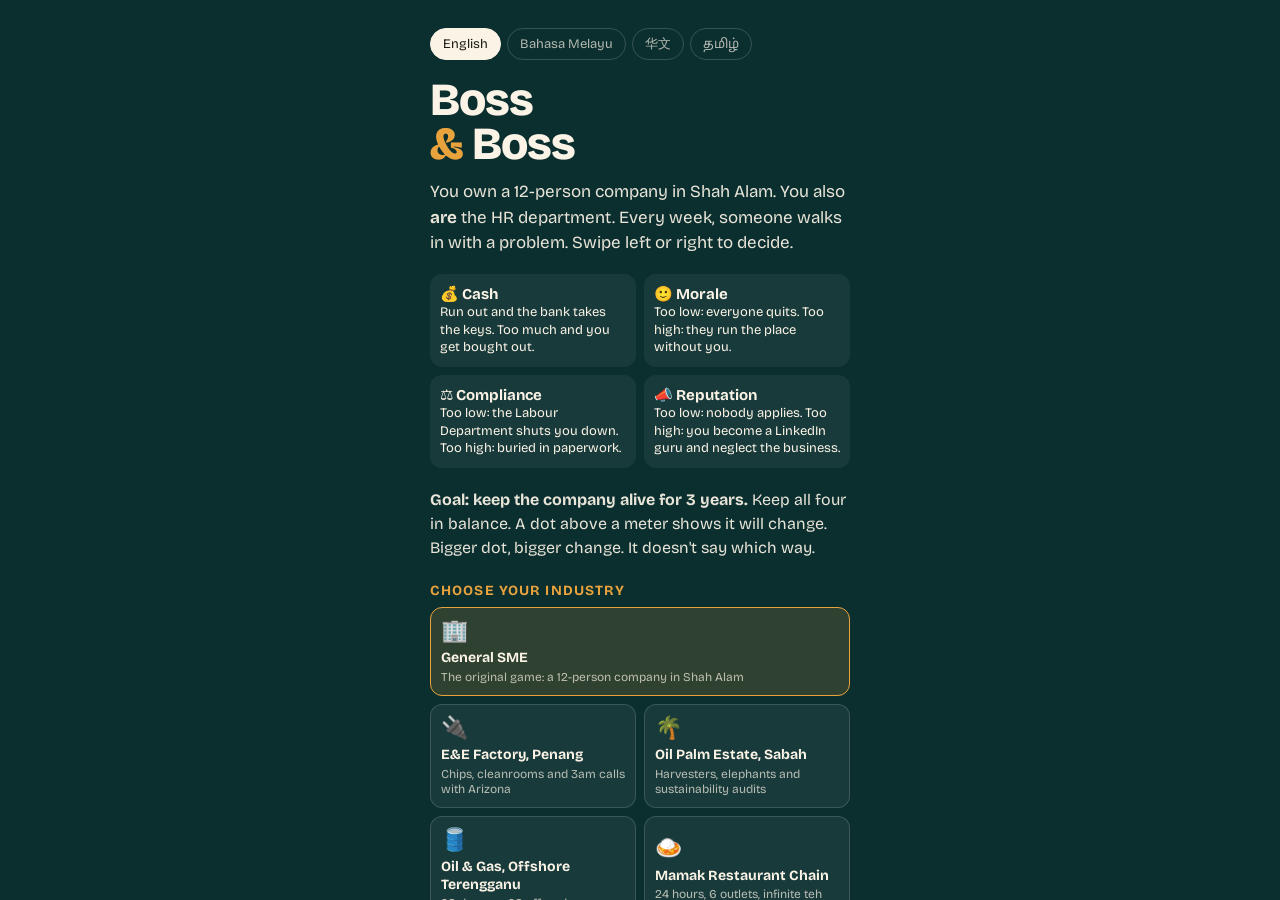
==== index.html @ 2f55677a "Boss & Boss v7: base game, 10 industry packs, EN/BM/ZH/TA Co-Authored-By: Claude Opus 5.5 <noreply@a" ====
<!DOCTYPE html>
<html lang="en">
<head>
<meta charset="utf-8">
<meta name="viewport" content="width=device-width, initial-scale=1">
<title>Boss &amp; Boss</title>
<link rel="preconnect" href="https://fonts.googleapis.com">
<link href="https://fonts.googleapis.com/css2?family=Bricolage+Grotesque:opsz,wght@12..96,400;12..96,600;12..96,800&family=Noto+Sans+Tamil:wght@400;600;800&display=swap" rel="stylesheet">
<style>
:root{
  --bg:#0f3d3e; --bg2:#0b2e2f; --ink:#1d1a16; --paper:#fbf4e6; --paper2:#f1e6cf;
  --accent:#e8a33d; --red:#d6533c; --green:#4f9d69; --muted:#8a8172;
  --font:'Bricolage Grotesque','Noto Sans Tamil','PingFang SC','Microsoft YaHei','Noto Sans SC',system-ui,sans-serif;
}
*{box-sizing:border-box;margin:0;padding:0}
html,body{height:100%}
body{font-family:var(--font);background:var(--bg);color:var(--paper);overflow:hidden;
  background-image:radial-gradient(circle at 1px 1px,rgba(255,255,255,.06) 1px,transparent 0);
  background-size:22px 22px;-webkit-user-select:none;user-select:none;touch-action:manipulation}
#app{max-width:440px;height:100%;margin:0 auto;display:flex;flex-direction:column;padding:14px 16px 18px}
/* meters */
.meters{display:grid;grid-template-columns:repeat(4,1fr);gap:10px;padding:6px 0 10px}
.meter{display:flex;flex-direction:column;align-items:center;gap:5px;position:relative}
.dot{height:10px;display:flex;align-items:center;justify-content:center}
.dot i{display:block;border-radius:50%;background:var(--paper);transition:all .15s;width:0;height:0}
.dot i.s{width:6px;height:6px}.dot i.m{width:9px;height:9px}.dot i.l{width:12px;height:12px}
.gauge{width:42px;height:54px;border-radius:12px;background:rgba(255,255,255,.08);position:relative;overflow:hidden;border:1.5px solid rgba(255,255,255,.18)}
.fill{position:absolute;left:0;right:0;bottom:0;background:var(--accent);transition:height .45s cubic-bezier(.2,.8,.2,1),background .3s}
.fill.warn{background:var(--red)}
.gauge span{position:absolute;inset:0;display:flex;align-items:center;justify-content:center;font-size:22px;z-index:1}
.gauge.flash-up{animation:fu .6s}.gauge.flash-down{animation:fd .6s}
@keyframes fu{30%{box-shadow:0 0 0 3px var(--green)}}
@keyframes fd{30%{box-shadow:0 0 0 3px var(--red)}}
.mlabel{font-size:11px;letter-spacing:.06em;text-transform:uppercase;opacity:.75}
/* stage */
.stage{flex:1;position:relative;display:flex;align-items:center;justify-content:center;min-height:0}
.card{position:absolute;width:100%;max-width:360px;aspect-ratio:3/4;max-height:100%;background:var(--paper);color:var(--ink);
  border-radius:22px;box-shadow:0 18px 40px rgba(0,0,0,.35);display:flex;flex-direction:column;overflow:hidden;
  cursor:grab;will-change:transform;transition:transform .35s cubic-bezier(.2,.8,.2,1),opacity .35s}
.card.dragging{transition:none;cursor:grabbing}
.card.back{transform:scale(.94) translateY(14px);background:var(--paper2);box-shadow:0 8px 20px rgba(0,0,0,.25);cursor:default}
.ctext{padding:22px 22px 12px;font-size:18px;line-height:1.38;font-weight:600;min-height:7.2em}
.portrait{flex:1;display:flex;flex-direction:column;align-items:center;justify-content:center;gap:10px;position:relative;min-height:0;padding:0 22px}
.bio{font-size:13px;font-style:italic;color:var(--muted);text-align:center;line-height:1.35;max-width:260px}
.avatar{width:min(130px,34vw);aspect-ratio:1;border-radius:50%;display:flex;align-items:center;justify-content:center;font-size:min(76px,19vw);
  box-shadow:inset 0 -8px 0 rgba(0,0,0,.08)}
.who{padding:10px 22px 18px;display:flex;justify-content:space-between;align-items:baseline;gap:8px}
.who b{font-size:19px;font-weight:800}.who small{color:var(--muted);font-size:13px;text-align:right}
.choice{position:absolute;top:14px;max-width:62%;padding:9px 12px;border-radius:12px;background:var(--ink);color:var(--paper);
  font-size:15px;font-weight:600;line-height:1.25;opacity:0;transition:opacity .12s;pointer-events:none}
.choice.l{left:14px}.choice.r{right:14px;text-align:right}
/* footer */
.foot{display:flex;flex-direction:column;align-items:center;gap:10px;padding-top:12px}
.time{font-size:15px;opacity:.9}.time b{font-weight:800;color:var(--accent)}
.btns{display:grid;grid-template-columns:1fr 1fr;gap:10px;width:100%;max-width:360px}
.btn{font:inherit;font-size:14px;font-weight:600;padding:11px 10px;border-radius:12px;border:1.5px solid rgba(255,255,255,.25);
  background:rgba(255,255,255,.06);color:var(--paper);cursor:pointer;line-height:1.2;min-height:46px}
.btn:hover,.btn:focus-visible{background:rgba(255,255,255,.14);outline:none}
.btn.primary{background:var(--accent);color:var(--ink);border-color:var(--accent);font-weight:800}
.hint{font-size:12px;opacity:.55}
.top{display:flex;justify-content:space-between;align-items:center;font-size:13px;opacity:.85}
.top .ttl{font-weight:800;letter-spacing:.02em}.top .ttl em{font-style:normal;color:var(--accent)}
.icon{font:inherit;background:none;border:0;color:var(--paper);font-size:18px;cursor:pointer;padding:4px 6px;border-radius:8px;opacity:.85}
.icon:hover{background:rgba(255,255,255,.1)}
.card.hint-wiggle{animation:wig 1.6s ease-in-out .6s 2}
@keyframes wig{0%,100%{transform:none}25%{transform:translateX(-26px) rotate(-3deg)}75%{transform:translateX(26px) rotate(3deg)}}
.menu{position:fixed;inset:0;background:rgba(5,25,26,.82);display:none;align-items:center;justify-content:center;z-index:15}
.menu.on{display:flex}.menu .stack{width:min(320px,86vw)}
.trow{display:grid;grid-template-columns:1fr auto;gap:6px;padding:8px 0;border-bottom:1px solid rgba(255,255,255,.1);font-size:14px}
.trow small{opacity:.65;display:block}
.split{background:rgba(255,255,255,.06);border-radius:10px;padding:10px 12px;margin-bottom:8px;font-size:14px;line-height:1.4}
.split .sb{display:flex;height:22px;border-radius:6px;overflow:hidden;margin:8px 0 4px;font-size:12px;font-weight:700}
.split .sb i{display:flex;align-items:center;padding:0 6px;font-style:normal;white-space:nowrap;overflow:hidden}
.split .sl{background:#c9785e;color:#fff}.split .sr{background:var(--accent);color:var(--ink)}
.split .lbls{display:flex;justify-content:space-between;gap:10px;font-size:12px;opacity:.8}
.sync{font-size:13px;opacity:.75;margin-top:8px}
.lang{display:flex;gap:6px;margin-bottom:18px}
.lang button{font:inherit;font-size:13px;padding:6px 12px;border-radius:20px;border:1.5px solid rgba(255,255,255,.25);background:none;color:var(--paper);cursor:pointer;opacity:.7}
.lang button.on{background:var(--paper);color:var(--ink);opacity:1;border-color:var(--paper)}
.packs{display:grid;grid-template-columns:1fr 1fr;gap:8px;margin-top:4px}
.pk{font:inherit;text-align:left;background:rgba(255,255,255,.06);border:1.5px solid rgba(255,255,255,.15);color:var(--paper);border-radius:12px;padding:10px;cursor:pointer;line-height:1.25}
.pk b{display:block;font-size:14px}.pk small{display:block;font-size:12px;opacity:.7;margin-top:3px}.pk .ic{font-size:22px;display:block;margin-bottom:4px}
.pk.on{border-color:var(--accent);background:rgba(232,163,61,.16)}
.pk.base{grid-column:1/-1}
.cast{margin-top:22px}.cast summary{cursor:pointer;font-size:14px;letter-spacing:.08em;text-transform:uppercase;color:var(--accent);font-weight:700}
.cm{display:grid;grid-template-columns:40px 1fr;gap:10px;align-items:center;padding:8px 0;border-bottom:1px solid rgba(255,255,255,.08);font-size:14px;line-height:1.3}
.cm .av{width:40px;height:40px;border-radius:50%;display:flex;align-items:center;justify-content:center;font-size:22px}
.cm small{display:block;opacity:.7}.cm i{display:block;opacity:.85;font-size:13px}
.found{font-size:13px;opacity:.7;margin-left:6px}
/* overlays */
.overlay{position:fixed;inset:0;background:var(--bg2);display:none;overflow:auto;z-index:10}
.overlay.on{display:block}
.panel{max-width:460px;margin:0 auto;padding:28px 20px 40px}
h1{font-size:46px;font-weight:800;line-height:.95;letter-spacing:-.02em}
h1 em{font-style:normal;color:var(--accent)}
h2{font-size:28px;font-weight:800;line-height:1.05;margin-bottom:10px}
h3{font-size:14px;letter-spacing:.08em;text-transform:uppercase;color:var(--accent);margin:22px 0 8px}
p{line-height:1.5;opacity:.92}
.lead{font-size:17px;margin:14px 0 18px}
.legend{display:grid;grid-template-columns:1fr 1fr;gap:8px;margin:14px 0 20px}
.legend div{background:rgba(255,255,255,.06);border-radius:12px;padding:10px;font-size:13px;line-height:1.35}
.legend b{display:block;font-size:15px}
.stack{display:flex;flex-direction:column;gap:10px;margin-top:20px}
.stat{display:flex;justify-content:space-between;padding:8px 0;border-bottom:1px solid rgba(255,255,255,.1);font-size:15px}
.bar{height:10px;border-radius:6px;background:rgba(255,255,255,.12);overflow:hidden;margin:6px 0 2px}
.bar i{display:block;height:100%;background:var(--accent)}
.barlbl{display:flex;justify-content:space-between;font-size:12px;opacity:.75}
.lesson{background:rgba(255,255,255,.06);border-left:3px solid var(--red);border-radius:8px;padding:10px 12px;margin-bottom:8px;font-size:14px;line-height:1.45}
.lesson b{display:block;margin-bottom:3px}
.ending-art{font-size:64px;margin:6px 0 10px}
.endings{display:flex;flex-wrap:wrap;gap:6px;margin-top:6px}
.endings span{width:34px;height:34px;border-radius:9px;background:rgba(255,255,255,.08);display:flex;align-items:center;justify-content:center;font-size:18px}
.endings span.no{filter:grayscale(1);opacity:.25}
.small{font-size:12px;opacity:.6;margin-top:16px;line-height:1.45}
.toast{position:fixed;left:50%;bottom:24px;transform:translateX(-50%);background:var(--accent);color:var(--ink);padding:10px 16px;border-radius:10px;font-weight:700;opacity:0;transition:opacity .2s;z-index:20;pointer-events:none}
.toast.on{opacity:1}
#code{width:100%;margin-top:8px;font:inherit;font-size:16px;padding:11px 12px;border-radius:12px;border:1.5px solid rgba(255,255,255,.25);background:rgba(255,255,255,.06);color:var(--paper);text-transform:uppercase;letter-spacing:.08em}
#code::placeholder{text-transform:none;letter-spacing:0;opacity:.5}
textarea{width:100%;height:160px;margin-top:8px;border-radius:10px;padding:10px;font:12px/1.4 ui-monospace,monospace;background:#062223;color:var(--paper);border:1px solid rgba(255,255,255,.2)}
@media (max-height:640px){.ctext{font-size:16px;padding:16px 18px 8px}.gauge{height:44px}.who{padding-bottom:12px}}
</style>
<script>
window.LANGS={};window.PACKS=[];
function registerLang(code,name,data){data.name=name;LANGS[code]=data}
function registerPack(p){PACKS.push(p)}
</script>
<script src="lang/ms.js"></script>
<script src="lang/zh.js"></script>
<script src="lang/ta.js"></script>
<!-- EXPANSION PACKS: add a file to packs/ and a line here -->
<script src="packs/electronics.js"></script>
<script src="packs/palmoil.js"></script>
<script src="packs/oilgas.js"></script>
<script src="packs/mamak.js"></script>
<script src="packs/resort.js"></script>
<script src="packs/construction.js"></script>
<script src="packs/logistics.js"></script>
<script src="packs/bank.js"></script>
<script src="packs/hospital.js"></script>
<script src="packs/tech.js"></script>
</head>
<body>
<div id="app">
  <div class="top"><span class="ttl">Boss <em>&amp;</em> Boss</span><span><button class="icon" id="snd" aria-label="Sound">🔊</button><button class="icon" id="menuBtn" aria-label="Menu">☰</button></span></div>
  <div class="meters" id="meters"></div>
  <div class="stage" id="stage"></div>
  <div class="foot">
    <div class="time" id="time"></div>
    <div class="btns"><button class="btn" id="bL"></button><button class="btn" id="bR"></button></div>
    <div class="hint">Swipe the card, tap a button, or use ← →</div>
  </div>
</div>

<div class="overlay on" id="intro"><div class="panel">
  <div class="lang"><button data-l="en">English</button><button data-l="ms">Bahasa Melayu</button></div>
  <h1>Boss<br><em>&amp;</em> Boss</h1>
  <p class="lead" data-i="lead">You own a 12-person company in Shah Alam. You also <b>are</b> the HR department. Every week, someone walks in with a problem. Swipe left or right to decide.</p>
  <div class="legend">
    <div data-i="cash"><b>💰 Cash</b>Run out and the bank takes the keys. Too much and you get bought out.</div>
    <div data-i="morale"><b>🙂 Morale</b>Too low: everyone quits. Too high: they run the place without you.</div>
    <div data-i="comp"><b>⚖️ Compliance</b>Too low: the Labour Department shuts you down. Too high: buried in paperwork.</div>
    <div data-i="rep"><b>📣 Reputation</b>Too low: nobody applies. Too high: you become a LinkedIn guru and neglect the business.</div>
  </div>
  <p data-i="goal"><b>Goal: keep the company alive for 3 years.</b> Keep all four in balance. A dot above a meter shows it will change. Bigger dot, bigger change. It doesn't say which way.</p>
  <h3 data-i="pickInd">Choose your industry</h3>
  <div class="packs" id="packs"></div>
  <div class="stack"><button class="btn primary" id="start">Open the office</button></div>
  <h3 data-i="ws">Workshop mode</h3>
  <p style="font-size:14px" data-i="wsText">Running this in a training session? Give everyone the same code so they face the same situations, then compare decisions in the debrief. Share this page with participants as Contributors and their results appear on your live Trainer view.</p>
  <input id="code" maxlength="12" placeholder="Code (optional), e.g. HR2026" autocomplete="off">
  <div class="stack" id="trainerWrap" style="display:none"><button class="btn" id="trainerBtn">📊 Trainer view</button></div>
  <details class="cast"><summary data-i="meet">Meet the cast</summary><div id="cast"></div></details>
  <h3><span id="efLbl">Endings found</span> <span class="found" id="foundN"></span></h3><div class="endings" id="endIntro"></div><p id="bestIntro" style="font-size:14px;margin-top:10px"></p>
  <p class="small" data-i="disc">Employment rules are simplified for gameplay, based on Malaysian law as of 2025. Not legal advice.</p>
</div></div>

<div class="overlay" id="trainer"><div class="panel">
  <h2>Trainer view</h2>
  <p style="font-size:14px">Enter your workshop code to see everyone's results live as they finish a company.</p>
  <input id="tcode" maxlength="12" placeholder="Workshop code" autocomplete="off" style="width:100%;margin-top:10px;font:inherit;font-size:16px;padding:11px 12px;border-radius:12px;border:1.5px solid rgba(255,255,255,.25);background:rgba(255,255,255,.06);color:var(--paper);text-transform:uppercase">
  <div class="stack"><button class="btn primary" id="tGo">Show results</button><button class="btn" id="tBack">Back</button></div>
  <div id="tOut"></div>
</div></div>
<div class="overlay" id="end"><div class="panel" id="endPanel"></div></div>
<div class="toast" id="toast"></div>
<div class="menu" id="menu"><div class="stack"><h2 style="text-align:center" id="mPaused">Paused</h2>
 <div class="lang" style="justify-content:center"><button data-l="en">English</button><button data-l="ms">Bahasa Melayu</button></div>
 <button class="btn primary" id="mResume">Resume</button><button class="btn" id="mHow">How to play</button><button class="btn" id="mRestart">Quit this company</button></div></div>

<script>
// ---------- data ----------
const METERS=[{k:'cash',icon:'💰',name:'Cash'},{k:'morale',icon:'🙂',name:'Morale'},{k:'comp',icon:'⚖️',name:'Compliance'},{k:'rep',icon:'📣',name:'Reputation'}];
const P={ // people: n name, r role, e emoji, c colour, bio = their personality in one line
  aina:{n:'Aina',r:'Admin executive',e:'👩🏻‍💼',c:'#f6c9b8',bio:'Runs the office WhatsApp group. And, honestly, the office.'},
  faizal:{n:'Faizal',r:'Production lead',e:'👷🏽‍♂️',c:'#c8dcc0',bio:'Can fix anything with cable ties and a "bismillah".'},
  mei:{n:'Mei Ling',r:'Accounts',e:'👩🏻‍💻',c:'#d6d0f0',bio:'Has a pivot table for everything, including her feelings.'},
  raj:{n:'Raj',r:'Sales',e:'🧑🏾‍💼',c:'#f3dd9b',bio:'Treats every client like a long-lost cousin. It works.'},
  ros:{n:'Kak Ros',r:'Cleaner, 9 years with you',e:'👵🏽',c:'#f2c6d6',bio:'Knows every secret in the building. Tells only you.'},
  uncle:{n:'Uncle Lim',r:'Your uncle & investor',e:'👴🏻',c:'#e4d3b8',bio:'Invested RM50k in 2009. Mentions it every Chinese New Year.'},
  jtk:{n:'Encik Hafiz',r:'Labour Department officer',e:'🧑🏽‍💼',c:'#bcd3e6',bio:'Polite. Thorough. Absolutely terrifying.'},
  siti:{n:'Siti',r:'Customer service',e:'🧕🏽',c:'#cfe8e0',bio:'Soft voice, steel spine. Has calmed down three Datins.'},
  bank:{n:'Mr. Tan',r:'Bank manager',e:'🏦',c:'#d9e0e6',bio:'Says "no problem" right before every problem.'},
  infl:{n:'@KL_Foodie_Bae',r:'Influencer',e:'🤳',c:'#ffd0e0',bio:'80k followers. 79k of them might be real.'},
  client:{n:'Datin Rosnah',r:'Your biggest client',e:'💎',c:'#e8dcf5',bio:'Pays well. Calls at 11pm. Both are non-negotiable.'},
  press:{n:'Journalist',r:'Local newspaper',e:'📰',c:'#e6e6e6',bio:'Wants a story. Any story. Preferably yours.'},
  agent:{n:'"Abang Agent"',r:'Says he can help',e:'🕶️',c:'#cccccc',bio:'Has a solution for everything. None of them legal.'},
  sales:{n:'Payroll salesman',r:'Very enthusiastic',e:'📦',c:'#f5e2c8',bio:'Says "seamless" eleven times a minute.'},
  ai:{n:'HireBot 3000',r:'AI recruitment tool',e:'🤖',c:'#cde3f7',bio:'Fast, confident, and quietly biased.'},
  nephew:{n:'Kevin',r:'Your cousin, "Manager"',e:'😎',c:'#f7e3a1',bio:'Business card says Manager. Nobody knows of what.'},
  jess:{n:'Jess',r:'Junior designer',e:'👩🏻‍🎨',c:'#f9d5c0',bio:'Gen Z. Replies to emails with a single emoji.'},
  staff:{n:'The team',r:'All 12 of them',e:'👥',c:'#d8e6cf',bio:'One group chat, twelve opinions.'},
  sys:{n:'You',r:'Boss, and HR',e:'🧑🏻‍💼',c:'#f0e2c4',bio:'Two jobs, one salary. Classic SME.'},
};
// e: [cash, morale, comp, rep]; law: tip shown when this option is the risky one
const CARDS=[
 {id:'intro',p:'sys',once:1,t:'Day one. Your HR manager quit last week, so now it\'s you. Ready?',
  L:{l:'Hire a new HR manager later',e:[0,0,0,0]},R:{l:'I can handle it',e:[0,0,0,0]}},
 {id:'ot',p:'faizal',t:'We worked 60 hours this week to finish the order. Are we getting overtime pay?',
  L:{l:'Give them a day off instead',e:[5,-10,-15,0],law:'Overtime is paid at at least 1.5× the hourly rate on normal workdays, and normal hours are capped at 45 a week.'},
  R:{l:'Pay 1.5× overtime',e:[-10,10,10,0]}},
 {id:'epf',p:'mei',t:'Boss, EPF contribution is due by the 15th, but cash is tight this month. Delay a week?',
  L:{l:'Delay it',e:[10,0,-20,-5],law:'Employer EPF contributions must reach KWSP by the 15th of the following month. Late payment brings late charges and possible prosecution.'},
  R:{l:'Pay on time',e:[-10,0,10,0]}},
 {id:'uncle',p:'uncle',once:1,t:'My son Kevin just graduated. Make him a manager lah, he\'s family.',
  L:{l:'He interviews like everyone',e:[-5,5,0,5]},R:{l:'Welcome aboard, Kevin',e:[-10,-10,0,-5],next:['kevin',3]}},
 {id:'kevin',p:'aina',req:1,once:1,t:'Kevin comes in at 11, takes 2-hour lunches, and tells us what to do. Everyone\'s annoyed.',
  L:{l:'Let it slide',e:[0,-15,0,-5]},R:{l:'Give him a formal warning',e:[-5,10,5,0],next:['kevin2',3]}},
 {id:'preg',p:'aina',once:1,t:'I\'m pregnant! 🎉 Can we plan my maternity leave?',
  L:{l:'Hint she should resign',e:[10,-20,-25,-15],law:'Maternity leave is 98 days, and dismissing a pregnant employee is prohibited except for misconduct or business closure.'},
  R:{l:'Congrats! Plan for 98 days',e:[-10,15,10,5],next:['cover',4]}},
 {id:'cover',p:'mei',req:1,once:1,t:'Aina\'s on maternity leave. Who covers her work?',
  L:{l:'Split it among the team',e:[5,-10,0,0],next:['aina_back',12]},R:{l:'Hire a temp',e:[-10,5,0,0],next:['aina_back',12]}},
 {id:'flexi',p:'raj',t:'My commute is 2 hours each way. Can I work from home on Fridays?',
  L:{l:'Office only',e:[0,-10,-5,0],law:'Employees can formally request flexible working arrangements. The employer must reply in writing within 60 days, with reasons if refusing.'},
  R:{l:'Approve flexi Fridays',e:[0,10,5,0]}},
 {id:'infl',p:'infl',t:'Hi boss! I can post about your company to my 80k followers. Only RM3,000 😘',
  L:{l:'No thanks',e:[0,0,0,-5]},R:{l:'Deal',e:[-15,0,0,15]}},
 {id:'jtk',p:'jtk',t:'Routine inspection. Please show me your attendance and payroll records.',
  L:{l:'Can we reschedule?',e:[0,0,-10,-5]},
  R:{l:'Hand everything over',e:s=>s.comp>=50?[0,0,10,5]:[-20,0,10,-5],note:s=>s.comp>=50?'Clean records. He leaves happy.':'Gaps found. You pay a fine.'}},
 {id:'minwage',p:'ros',t:'Boss, my anak says minimum wage is RM1,700 now. I\'m still getting RM1,500.',
  L:{l:'Pretend you didn\'t hear',e:[5,-10,-20,-5],law:'The minimum wage is RM1,700 a month for all employers since 2025.'},
  R:{l:'Fix her pay, with back pay',e:[-10,10,10,5]}},
 {id:'tiktok',p:'siti',t:'An ex-staff posted a TikTok calling our office "toxic". 200k views already.',
  L:{l:'Threaten to sue her',e:[-5,-5,0,-15]},R:{l:'Reply calmly & fix what\'s true',e:[-5,10,0,5],next:['viral2',3]}},
 {id:'rush',p:'client',t:'I need the full order by Monday. Make your team work the weekend, can?',
  L:{l:'Decline the rush job',e:[-15,5,5,-5]},R:{l:'Accept, weekend shift',e:[20,-15,-5,0],next:['datin2',5]}},
 {id:'raya',p:'siti',t:'Everyone is balik kampung for Raya. Can we close one extra day?',
  L:{l:'Open as usual',e:[5,-10,0,0]},R:{l:'Extra day off, selamat hari raya!',e:[-5,15,0,5]}},
 {id:'angpow',p:'mei',t:'CNY is coming. Are we giving ang pow to the team this year?',
  L:{l:'Skip it this year',e:[5,-10,0,0]},R:{l:'Ang pow for everyone',e:[-10,10,0,5]}},
 {id:'deepa',p:'raj',t:'Can we host a Deepavali open house for our clients? Mum will cook.',
  L:{l:'Too expensive',e:[0,-5,0,-5]},R:{l:'Let\'s do it',e:[-10,10,0,10]}},
 {id:'hrdc',p:'mei',t:'Our HRD Corp levy balance is still unused this year. Use it for training?',
  L:{l:'Too busy for training',e:[0,-5,-5,0],law:'Employers pay a monthly HRD Corp levy (1% of wages for 10+ staff). The balance can fund claimable training. Unused, it\'s money left on the table.'},
  R:{l:'Send the team for training',e:[-5,10,5,5],next:['trained',4]}},
 {id:'trained',p:'faizal',req:1,once:1,t:'That Excel training saves me 5 hours a week! Can I teach the others?',
  L:{l:'Just get back to work',e:[5,-5,0,0]},R:{l:'Run a lunch-and-learn',e:[5,10,0,0]}},
 {id:'harass',p:'siti',once:1,t:'Encik Kamal keeps commenting on my looks. I\'ve asked him to stop. He hasn\'t.',
  L:{l:'Tell her not to take it seriously',e:[0,-20,-20,-10],law:'Employers must inquire into a sexual harassment complaint. If refusing, they must tell the complainant why in writing within 30 days.'},
  R:{l:'Start a formal inquiry',e:[-5,10,15,0],next:['harass2',3]}},
 {id:'harass2',p:'mei',req:1,once:1,t:'The inquiry found Kamal guilty. Problem: he\'s our top salesman.',
  L:{l:'Keep him, final warning',e:[10,-15,-5,-5]},R:{l:'Dismiss him',e:[-15,15,5,5]}},
 {id:'hire',p:'mei',t:'Two candidates for the sales role. Pak Ahmad, 52, 25 years\' experience. Jess, 24, asks for less.',
  L:{l:'Hire Jess',e:[5,0,0,0],bias:'age'},R:{l:'Hire Pak Ahmad',e:[-5,5,0,5]}},
 {id:'intern',p:'aina',t:'Our interns are asking for an allowance. Other companies pay RM800.',
  L:{l:'Unpaid is "experience"',e:[5,-5,0,-10]},R:{l:'Pay an allowance',e:[-5,5,0,5]}},
 {id:'loan',p:'bank',once:1,t:'Good news: you qualify for an expansion loan. Open a second branch?',
  L:{l:'Stay small',e:[0,-5,0,0]},R:{l:'Expand!',e:[25,-5,0,5],next:['loan2',6]}},
 {id:'loan2',p:'bank',req:1,once:1,t:'First loan repayment is due. The second branch is still slow.',
  L:{l:'Cut staff bonuses to pay',e:[5,-15,0,0]},R:{l:'Pay from reserves',e:[-20,0,0,0]}},
 {id:'machine',p:'faizal',once:1,t:'The safety guard on the cutting machine is broken. Should we keep running it?',
  L:{l:'Keep running, fix later',e:[5,-5,-15,0],law:'OSHA 1994 requires employers to provide safe machinery and systems of work.',next:['injury',3]},
  R:{l:'Stop and repair it now',e:[-15,5,10,0]}},
 {id:'injury',p:'faizal',req:1,once:1,t:'I hurt my hand on that machine. 😣 The clinic says 2 weeks MC.',
  L:{l:'Settle quietly, no report',e:[-5,-10,-20,-5],law:'Workplace accidents must be reported to DOSH, and SOCSO (PERKESO) covers employment injury. Hiding it is an offence.'},
  R:{l:'Report to DOSH & PERKESO',e:[-5,0,5,-5]}},
 {id:'poach',p:'raj',t:'A competitor offered me 30% more. I don\'t really want to go, but...',
  L:{l:'Let him go',e:[5,-5,0,0]},R:{l:'Counter-offer 15%',e:[-15,5,0,0]}},
 {id:'leave',p:'mei',t:'Half the team still has annual leave left. Let them carry it forward?',
  L:{l:'Use it or lose it',e:[5,-10,0,0]},R:{l:'Allow carry-forward',e:[-5,10,0,0]}},
 {id:'dinner',p:'staff',t:'Year-end dinner! Where are we going this year?',
  L:{l:'Mamak, my treat',e:[0,0,0,0]},R:{l:'Hotel buffet + lucky draw',e:[-15,15,0,5]}},
 {id:'pat',p:'raj',once:1,t:'My wife just gave birth! 👶 Can I take my paternity leave?',
  L:{l:'Take 2 days, we\'re busy',e:[5,-10,-15,0],law:'Eligible married male employees get 7 consecutive days of paid paternity leave.'},
  R:{l:'Take all 7 days, congrats!',e:[-5,10,5,0]}},
 {id:'review',p:'siti',t:'New Google review: ⭐ "Boss is a dictator, avoid." Should we respond?',
  L:{l:'Ignore it',e:[0,0,0,-5]},R:{l:'Hold a staff town hall',e:[-5,10,0,5]}},
 {id:'agent',p:'agent',once:1,t:'Boss, I can get you 5 workers by Monday. Cheap. No permit, no problem.',
  L:{l:'Legal hiring only',e:[-10,0,10,0]},
  R:{l:'Take them',e:[15,0,-25,-5],law:'Employing foreign workers without valid permits is a serious offence under the Immigration Act, with heavy fines per worker.'}},
 {id:'payroll',p:'sales',once:1,t:'Still doing payroll in Excel? Our system automates EPF, SOCSO, EIS and PCB. RM200 a month!',
  L:{l:'Excel is fine',e:[5,0,-5,0]},R:{l:'Subscribe',e:[-5,5,10,0]}},
 {id:'aiscreen',p:'ai',once:1,t:'BEEP. I can screen 500 CVs in 3 seconds. Shall I take over hiring?',
  L:{l:'I\'ll read them myself',e:[-5,0,0,0]},R:{l:'Let the AI decide',e:[5,0,0,0],next:['aibias',3]}},
 {id:'aibias',p:'mei',req:1,once:1,t:'Strange: HireBot rejected every candidate from Sabah and Sarawak. And everyone over 40.',
  L:{l:'Keep using it, it\'s fast',e:[5,0,-10,-15],bias:'origin'},R:{l:'Switch it off, review manually',e:[-5,5,5,5]}},
 {id:'kid',p:'ros',t:'School holidays, no one to watch my grandson. Can I bring him to work this week?',
  L:{l:'Sorry, no',e:[0,-5,0,0]},R:{l:'Yes, just this week',e:[0,10,-5,5]}},
 {id:'union',p:'faizal',once:1,t:'Some of us want to join a union. Is that okay with you?',
  L:{l:'Discourage it',e:[0,-15,-15,-5],law:'Workers have the right to join a trade union. Interfering with that is prohibited under the Industrial Relations Act 1967.'},
  R:{l:'It\'s your right',e:[0,10,10,0],next:['union2',4]}},
 {id:'union2',p:'faizal',req:1,once:1,t:'The union is asking for a 10% pay rise across the board.',
  L:{l:'Negotiate down to 5%',e:[-10,5,0,0]},R:{l:'Agree to 10%',e:[-20,15,0,5]}},
 {id:'perf',p:'raj',t:'My sales dropped for 3 months straight. I know. Are you firing me?',
  L:{l:'Yes, clear your desk',e:[10,-15,-15,0],law:'Dismissal needs just cause and excuse. For poor performance, give warnings and a fair chance to improve first.'},
  R:{l:'Performance plan, 3 months',e:[0,5,5,0]}},
 {id:'bonus',p:'mei',t:'Year-end numbers are in. Do we pay bonuses?',
  L:{l:'No bonus this year',e:[10,-15,0,0]},
  R:{l:'One month\'s bonus',e:s=>s.cash>=45?[-15,15,0,5]:[-20,10,0,0],note:s=>s.cash>=45?'':'It hurts the bank account.'}},
 {id:'rude',p:'siti',t:'A customer is shouting at Aina at the counter. She\'s close to tears.',
  L:{l:'Customer is always right',e:[5,-15,0,0]},R:{l:'Step in and defend her',e:[-5,15,0,0]}},
 {id:'ac',p:'aina',t:'Aircond broke. It\'s 34°C in the office. We\'re melting.',
  L:{l:'Open the windows lah',e:[0,-10,0,0]},R:{l:'Fix it today',e:[-10,10,0,0]}},
 {id:'puasa',p:'siti',t:'It\'s Ramadan. Can those fasting finish at 4:30 and skip lunch?',
  L:{l:'Same hours for everyone',e:[0,-10,0,0]},R:{l:'Approve it',e:[0,10,0,5]}},
 {id:'retire',p:'ros',once:1,t:'I turn 60 next month. Do I have to retire, boss?',
  L:{l:'Retire with a farewell party',e:[5,-5,0,0]},R:{l:'Stay on a new contract',e:[-5,10,0,5]}},
 {id:'pdpa',p:'aina',t:'Someone left the full salary list on the shared printer. Everyone\'s seen it.',
  L:{l:'Pretend nothing happened',e:[0,-10,-10,0],law:'The Personal Data Protection Act 2010 requires you to keep employee personal data secure.'},
  R:{l:'Apologise & lock down access',e:[-5,0,10,0]}},
 {id:'feature',p:'press',once:1,t:'We\'d like to feature you as a "Rising SME Employer". Interview Friday?',
  L:{l:'Too busy',e:[0,0,0,-5]},R:{l:'Happy to!',e:[-5,5,0,15]}},
 {id:'night',p:'client',t:'If you run a night shift, I\'ll double my orders.',
  L:{l:'We\'re a day company',e:[-10,0,0,0]},R:{l:'Start a night shift',e:[20,-10,-5,0]}},
 {id:'group',p:'jess',t:'Psst, the staff WhatsApp group is full of memes about you. Want me to add you?',
  L:{l:'Add me',e:[0,-10,0,0]},R:{l:'Let them have their space',e:[0,5,0,0]}},
 {id:'probation',p:'jess',once:1,t:'My probation ends this week. Am I confirmed?',
  L:{l:'Extend probation 3 months',e:[0,-5,0,0]},R:{l:'Confirm her',e:[-5,10,0,0]}},
 {id:'burnout',p:'raj',t:'Honestly boss, I\'m burnt out. Can I take a week off?',
  L:{l:'Push through, Q4 matters',e:[5,-15,0,0]},R:{l:'Take the week',e:[-5,10,0,0]}},
 {id:'mc',p:'mei',t:'Faizal took 3 days MC. The clinic letterhead looks... homemade.',
  L:{l:'Accept it, not worth the drama',e:[0,-5,-5,0]},R:{l:'Verify with the clinic',e:[0,0,5,0]}},
 {id:'grant',p:'mei',t:'There\'s a government wage incentive for hiring young graduates. Lots of forms.',
  L:{l:'Not worth the paperwork',e:[0,0,0,0]},R:{l:'Apply',e:[10,-5,5,0]}},
 // ---- v2: hiring-bias cards ----
 {id:'mum',p:'mei',once:1,t:'Final two for the accounts role, equally qualified. Puan Lina mentions she has three young kids.',
  L:{l:'Pick the other one, less MC risk',e:[5,0,-5,0],bias:'parent'},R:{l:'Judge on skills only',e:[0,5,5,5]}},
 {id:'mandarin',p:'raj',once:1,t:'Can we put "Mandarin speaker preferred" in the job ad? The role doesn\'t really need it, but...',
  L:{l:'Sure, add it',e:[0,0,-5,-10],bias:'language'},R:{l:'Only list what the job needs',e:[0,0,5,5]}},
 {id:'wheel',p:'mei',once:1,t:'Our best candidate for the designer role uses a wheelchair. The office has three steps at the entrance.',
  L:{l:'Pick someone "easier"',e:[0,-5,-5,-10],bias:'disability'},R:{l:'Hire her, install a ramp',e:[-10,10,5,10]}},
 {id:'gender',p:'faizal',once:1,t:'For the new forklift driver, should we only hire men? Women won\'t last in the warehouse.',
  L:{l:'Men only, then',e:[0,0,-5,-5],bias:'gender'},R:{l:'Open to anyone licensed',e:[0,5,5,5]}},
 // ---- v2: longer story arcs ----
 {id:'aina_back',p:'aina',req:1,once:1,t:'I\'m back from maternity leave! 🍼 Could I start at 10 and leave at 6 so I can do the nursery run?',
  L:{l:'9 to 5:30 like everyone',e:[0,-10,-5,0]},R:{l:'Approve the shifted hours',e:[0,10,5,5]}},
 {id:'kevin2',p:'uncle',req:1,once:1,t:'Why did you warn my son? He says your staff gang up on him. Fix this or I pull my investment.',
  L:{l:'Apologise, drop the warning',e:[5,-15,0,0]},R:{l:'Stand by the warning',e:[-20,10,0,5],next:['kevin3',5]}},
 {id:'kevin3',p:'nephew',req:1,once:1,t:'Okay... I\'ve been coming in on time. Can you teach me how to actually manage people?',
  L:{l:'Not my job',e:[0,-5,0,0]},R:{l:'Mentor him weekly',e:[-5,10,0,5]}},
 {id:'datin2',p:'client',req:1,once:1,t:'Your weekend team did good work. I\'m signing a 2-year contract, but I\'ll need weekend work every month.',
  L:{l:'Negotiate rotating weekends + OT',e:[10,0,5,0]},R:{l:'Sign as is',e:[25,-15,-10,0]}},
 {id:'viral2',p:'siti',req:1,once:1,t:'People liked how we responded to that TikTok. Now job seekers are DMing us!',
  L:{l:'Ignore the DMs',e:[0,0,0,-5]},R:{l:'Run an open day',e:[-5,5,0,10]}},
 // ---- v2: cards that react to how you're doing ----
 {id:'lowcash',p:'mei',cond:s=>s.cash<25,t:'Salary day is Friday. We\'re short. Pay late this month?',
  L:{l:'Pay a week late',e:[10,-15,-15,-5],law:'Wages must be paid no later than the 7th day after the end of each wage period.'},
  R:{l:'Pay on time, defer my own salary',e:[-5,5,5,0]}},
 {id:'lowmorale',p:'jess',cond:s=>s.morale<25,t:'Boss... three people are interviewing elsewhere. Everyone\'s tired.',
  L:{l:'They can leave if they want',e:[5,-10,0,-5]},R:{l:'Team day off + honest chat',e:[-10,15,0,0]}},
 {id:'highcash',p:'uncle',cond:s=>s.cash>80,t:'Business is booming! A big group wants to buy you out. Very generous offer.',
  L:{l:'Not for sale',e:[-10,5,0,5]},R:{l:'Let\'s hear the offer',e:[10,-10,0,0]}},
 {id:'lowcomp',p:'mei',cond:s=>s.comp<25,t:'We just got a letter from the Labour Department. An ex-staff filed a complaint.',
  L:{l:'Ignore the letter',e:[0,0,-15,-10],law:'Ignoring a Labour Department complaint can lead to an order against you at the Labour Court.'},
  R:{l:'Hire a consultant to clean up',e:[-15,0,20,0]}},
 {id:'highmorale',p:'staff',cond:s=>s.morale>80,t:'We\'ve organised a surprise party for you! 🎂 Also... we\'d like a say in the big decisions.',
  L:{l:'Thanks, but I decide',e:[0,-15,0,0]},R:{l:'Create a staff committee',e:[0,10,0,5]}},
 {id:'highrep',p:'press',cond:s=>s.rep>80,t:'A business podcast wants you every week as a regular guest. Great exposure!',
  L:{l:'Focus on the business',e:[5,5,0,-10]},R:{l:'Sign me up!',e:[-5,-5,0,10]}},
 {id:'highcomp',p:'aina',cond:s=>s.comp>80,t:'Boss, we now need three forms to order printer paper. Can we simplify?',
  L:{l:'Rules are rules',e:[0,-10,5,0]},R:{l:'Cut the red tape',e:[5,10,-10,0]}},
 // ---- v2: more everyday situations ----
 {id:'flood',p:'faizal',t:'Flash flood in Klang. Half the team can\'t get in today.',
  L:{l:'Unpaid leave for absentees',e:[5,-15,-5,-5]},R:{l:'Paid day off, stay safe',e:[-10,15,0,5]}},
 {id:'resign',p:'siti',t:'I\'m resigning. One month\'s notice. Can I use my annual leave to offset it?',
  L:{l:'No, serve the full notice',e:[0,-5,0,0]},R:{l:'Okay, and thank you',e:[0,5,0,5]}},
 {id:'exit',p:'mei',once:1,t:'Three resignations this quarter. Should we start doing exit interviews?',
  L:{l:'Waste of time',e:[0,-5,0,0]},R:{l:'Yes, and act on them',e:[-5,10,0,5]}},
 {id:'covid',p:'aina',t:'Flu season. Half the office is coughing. Can sick people work from home?',
  L:{l:'Come in unless on MC',e:[5,-10,0,0]},R:{l:'WFH when sick',e:[-5,10,0,0]}},
 {id:'smoke',p:'jess',t:'Some staff take 6 smoke breaks a day. Non-smokers say it\'s unfair.',
  L:{l:'Not my problem',e:[0,-5,0,0]},R:{l:'Set a fair break policy',e:[0,5,5,0]}},
 {id:'wedding',p:'faizal',once:1,t:'I\'m getting married! 💍 Can the company send something for the kenduri?',
  L:{l:'A card is enough',e:[0,-5,0,0]},R:{l:'Send a gift hamper',e:[-5,10,0,5]}},
 {id:'appraisal',p:'mei',t:'Appraisal season. Do we use a proper rating system or just your gut feel?',
  L:{l:'Gut feel is faster',e:[5,-10,-5,0]},R:{l:'Set clear KPIs',e:[-5,10,5,0]}},
 {id:'theft',p:'siti',t:'Stock is missing from the store. CCTV shows it might be one of the drivers.',
  L:{l:'Sack him on the spot',e:[5,-5,-15,0],law:'Even for misconduct, you need a domestic inquiry before dismissal. Skip it and you risk an unfair dismissal claim.'},
  R:{l:'Suspend & hold a domestic inquiry',e:[-5,5,10,0]}},
 {id:'mental',p:'jess',once:1,t:'Could we get a counselling hotline as a staff benefit? A few of us are really struggling.',
  L:{l:'Too expensive',e:[0,-10,0,0]},R:{l:'Set up an EAP',e:[-10,10,0,5]}},
 {id:'uncle2',p:'uncle',t:'You\'re spending too much on staff. When do I see my returns?',
  L:{l:'Pay him a dividend',e:[-15,0,0,0]},R:{l:'Explain people are the investment',e:[0,5,0,-5]}},
];
const BIAS={age:'Age: you chose the younger, cheaper candidate over the experienced one.',
 origin:'Origin & age: you kept a tool that filtered out East Malaysians and over-40s.',
 parent:'Parenthood: you passed over a qualified mother because of her kids.',
 language:'Language: you added a requirement the job didn\'t need.',
 disability:'Disability: you skipped the best candidate to avoid adapting the office.',
 gender:'Gender: you closed a role to women without a job-related reason.'};
const WIN=156;
const SHOCKS=[{t:'Ringgit dips. Supplier prices up.',e:[-8,0,0,0]},{t:'New labour amendment gazetted. Policies need updating.',e:[0,0,-8,0]},
 {t:'A competitor\'s scandal makes you look good.',e:[0,0,0,8]},{t:'Festive season rush! Orders up.',e:[8,-5,0,0]},
 {t:'Viral "quiet quitting" trend hits the office.',e:[0,-8,0,0]},{t:'An industry award nomination!',e:[0,5,0,5]},
 {t:'Electricity tariff hike.',e:[-6,0,0,0]},{t:'Big client delays payment by 90 days.',e:[-10,0,0,0]}];
const ENDINGS={
 win:{i:'🏆',t:'The Legacy',d:'Three years, still balanced. You hand a healthy company to the next boss and finally take a holiday. Kak Ros cries at the farewell.'},
 cash0:{i:'🏚️',t:'Bankrupt',d:'The bank took the office keys. Kak Ros locked up one last time.'},
 cash1:{i:'🏢',t:'Bought Out',d:'Too profitable, too fast. A conglomerate acquired you and replaced you with a "synergy consultant".'},
 morale0:{i:'🚪',t:'The Great Resignation',d:'Everyone quit on the same Friday, and posted about it on LinkedIn.'},
 morale1:{i:'🗳️',t:'Staff Takeover',d:'Your team loved working together so much they voted to run the company. Without you.'},
 comp0:{i:'🚫',t:'Shut Down',d:'Complaints piled up at the Labour Department. Encik Hafiz came back with a court order.'},
 comp1:{i:'📚',t:'Death by Paperwork',d:'Every decision now needs six forms and two signatures. Your best people left for a startup.'},
 rep0:{i:'🔥',t:'Viral for the Wrong Reasons',d:'Nobody applies. Nobody buys. Your company name is now a meme.'},
 rep1:{i:'🎤',t:'LinkedIn Guru',d:'Keynotes, podcasts, "Top 10 Employer". The business collapsed while you gave talks.'},
};

// ---------- expansion packs ----------
PACKS.forEach(p=>{Object.assign(P,p.people||{});(p.cards||[]).forEach(c=>{c.pack=p.id})});
const ALL_CARDS=()=>CARDS.concat(...PACKS.map(p=>p.cards||[]));
let PACK='base';
const curPack=()=>PACKS.find(p=>p.id===PACK)||null;
const ACTIVE=()=>{const p=curPack();return p?CARDS.concat(p.cards):CARDS};
const findCard=id=>ALL_CARDS().find(c=>c.id===id);
function packTxt(p,k){const t=LANG!=='en'&&p.i18n&&p.i18n[LANG];return t&&t[k]||p[k]}
// ---------- state ----------
let S,deck,cur,queue,log,usedOnce,lastIds,quarterNote='';
const $=id=>document.getElementById(id);
const store={get(k,d){try{const v=localStorage.getItem('bb_'+k);return v?JSON.parse(v):d}catch(e){return d}},
             set(k,v){try{localStorage.setItem('bb_'+k,JSON.stringify(v))}catch(e){}}};
PACK=store.get('pack','base');if(PACK!=='base'&&!PACKS.find(p=>p.id===PACK))PACK='base';

// seeded randomness: same workshop code = same sequence of situations for the whole room
let rng=Math.random,code='';
function seed(str){let h=1779033703^str.length;for(let i=0;i<str.length;i++){h=Math.imul(h^str.charCodeAt(i),3432918353);h=h<<13|h>>>19}
  let a=h>>>0;return()=>{a|=0;a=a+0x6D2B79F5|0;let t=Math.imul(a^a>>>15,1|a);t=t+Math.imul(t^t>>>7,61|t)^t;return((t^t>>>14)>>>0)/4294967296}}
function anniversary(){const y=S.week/52;return {id:'anniv'+S.week,once:1,p:'staff',
  t:U('anniv')(y),L:{l:U('annivL'),e:[5,-5,0,0]},R:{l:U('annivR'),e:[-5,10,0,5]}}}
function newGame(){
  S={cash:50,morale:50,comp:50,rep:50,week:0};
  code=($('code').value||'').trim().toUpperCase();rng=code?seed(code):Math.random;
  queue=[];log=[];usedOnce=new Set();lastIds=[];
  renderMeters();nextCard(true);
}
function ramp(){return 1+Math.min(1,S.week/156)*.6}
function eff(o){const e=typeof o.e==='function'?o.e(S):o.e;const k=ramp();return e.map(v=>Math.round(v*k))}
function pickCard(first){
  if(first){const pk=curPack();return pk&&pk.introCard||CARDS.find(c=>c.id==='intro')}
  if(S.week>0&&S.week%52===0&&!usedOnce.has('anniv'+S.week))return anniversary();
  // follow-ups due?
  queue=queue.filter(q=>!usedOnce.has(q.id));
  const due=queue.findIndex(q=>q.at<=S.week);
  if(due>=0){const q=queue.splice(due,1)[0];return findCard(q.id)}
  const ok=c=>!c.req&&!/intro$/.test(c.id)&&!(c.once&&usedOnce.has(c.id))&&!lastIds.includes(c.id);
  // situations that react to your meters jump the queue half the time
  const urgent=ACTIVE().filter(c=>c.cond&&ok(c)&&c.cond(S));
  if(urgent.length&&rng()<.5)return urgent[Math.floor(rng()*urgent.length)];
  // in an industry pack, its own situations come up about half the time
  const pk=curPack(),packPool=pk?pk.cards.filter(c=>ok(c)&&!c.cond):[];
  if(packPool.length&&rng()<.5)return packPool[Math.floor(rng()*packPool.length)];
  const pool=CARDS.filter(c=>ok(c)&&!c.cond);
  return pool[Math.floor(rng()*pool.length)];
}
// ---------- rendering ----------
function renderMeters(prev){
  $('meters').innerHTML=METERS.map(m=>`<div class="meter"><div class="dot"><i id="d_${m.k}"></i></div>
   <div class="gauge" id="g_${m.k}"><div class="fill ${S[m.k]<=20||S[m.k]>=80?'warn':''}" style="height:${S[m.k]}%"></div><span>${m.icon}</span></div>
   <div class="mlabel">${m.name}</div></div>`).join('');
  if(prev)METERS.forEach((m,i)=>{const d=S[m.k]-prev[i];if(d){const g=$('g_'+m.k);g.classList.add(d>0?'flash-up':'flash-down')}});
}
function preview(opt){
  METERS.forEach((m,i)=>{const el=$('d_'+m.k);el.className='';if(!opt)return;const v=Math.abs(eff(opt)[i]);
    if(v)el.className=v>=15?'l':v>=10?'m':'s'});
}
function timeLabel(){const y=Math.floor(S.week/52)+1,w=S.week%52+1;const tf=U('time');if(typeof tf==='function')return tf(y,w);return `${U('year')} <b>${y}</b> · ${U('week')} <b>${w}</b>`}
function cardHTML(c){const p=P[c.p];return `<div class="choice l">${c.L.l}</div><div class="choice r">${c.R.l}</div>
  <div class="ctext">${c.t}</div><div class="portrait"><div class="avatar" style="background:${p.c}">${p.e}</div>${p.bio?`<div class="bio">${p.bio}</div>`:''}</div>
  <div class="who"><b>${p.n}</b><small>${p.r}</small></div>`}
function nextCard(first){
  cur=pickCard(first);
  if(cur.once)usedOnce.add(cur.id);
  lastIds.push(cur.id);if(lastIds.length>12)lastIds.shift();
  const st=$('stage');st.innerHTML='';
  const back=document.createElement('div');back.className='card back';st.appendChild(back);
  const el=document.createElement('div');el.className='card';el.innerHTML=cardHTML(cur);
  el.style.transform='translateY(30px) scale(.96)';el.style.opacity='0';st.appendChild(el);
  requestAnimationFrame(()=>{el.style.transform='';el.style.opacity='1'});
  bindDrag(el);
  if(first){el.classList.add('hint-wiggle');el.addEventListener('pointerdown',()=>el.classList.remove('hint-wiggle'),{once:true});el.addEventListener('animationend',()=>el.classList.remove('hint-wiggle'))}
  $('bL').textContent='← '+cur.L.l;$('bR').textContent=cur.R.l+' →';
  $('time').innerHTML=timeLabel();
  preview(null);
}
// ---------- input ----------
let busy=false;
function bindDrag(el){
  let x0=null,dx=0;
  const lc=el.querySelector('.choice.l'),rc=el.querySelector('.choice.r');
  const show=d=>{lc.style.opacity=d<-25?1:0;rc.style.opacity=d>25?1:0;preview(d<-25?cur.L:d>25?cur.R:null)};
  el.addEventListener('pointerdown',e=>{if(busy)return;x0=e.clientX;dx=0;el.classList.add('dragging');el.setPointerCapture(e.pointerId)});
  el.addEventListener('pointermove',e=>{if(x0===null)return;dx=e.clientX-x0;el.style.transform=`translateX(${dx}px) rotate(${dx/18}deg)`;show(dx)});
  const up=()=>{if(x0===null)return;x0=null;el.classList.remove('dragging');
    if(Math.abs(dx)>90)choose(dx<0?'L':'R');else{el.style.transform='';show(0)}};
  el.addEventListener('pointerup',up);el.addEventListener('pointercancel',up);
}
['L','R'].forEach(s=>{const b=$('b'+s);b.onclick=()=>choose(s);
  b.onmouseenter=b.onfocus=()=>{if(!busy&&cur)preview(cur[s])};b.onmouseleave=b.onblur=()=>preview(null)});
document.addEventListener('keydown',e=>{if(e.key==='Escape'){$('menu').classList.toggle('on');return}
  if($('intro').classList.contains('on')||$('end').classList.contains('on')||$('menu').classList.contains('on'))return;
  if(e.key==='ArrowLeft')choose('L');if(e.key==='ArrowRight')choose('R')});

function choose(side){
  if(busy||!cur)return;busy=true;
  const o=cur[side],d=eff(o),prev=METERS.map(m=>S[m.k]);
  METERS.forEach((m,i)=>S[m.k]=Math.max(0,Math.min(100,S[m.k]+d[i])));
  const other=cur[side==='L'?'R':'L'];
  log.push({week:S.week,card:cur,side,opt:o,d,risky:!!o.law,
    people:d[1]>d[0],profit:d[0]>d[1],bias:o.bias||null,missed:other.law&&!o.law?null:null});
  if(o.next)queue.push({id:o.next[0],at:S.week+o.next[1]});
  S.week++;
  // the business ticks along: steady income, better when the team is happy
  if(!/intro$/.test(cur.id)){S.cash=Math.min(100,S.cash+1);
    if(S.week%13===0){const q=Math.round((S.morale-45)/4);S.cash=Math.max(0,Math.min(100,S.cash+q));
      quarterNote=U('quarter')(S.week/13,q)}}
  const el=$('stage').querySelector('.card:not(.back)');
  el.style.transform=`translateX(${side==='L'?-600:600}px) rotate(${side==='L'?-25:25}deg)`;el.style.opacity='0';
  renderMeters(prev);preview(null);snd('swipe');
  {const up=d.some(v=>v>0),dn=d.some(v=>v<0);setTimeout(()=>snd(dn&&!up?'down':up&&!dn?'up':(d.reduce((a,b)=>a+b,0)>=0?'up':'down')),60)}
  const WARN=U('warn');
  let warn='';METERS.forEach((m,i)=>{const v=S[m.k],p=prev[i];
    if(v<=20&&p>20)warn=WARN[m.k][0];if(v>=80&&p<80)warn=WARN[m.k][1]});
  const note=(o.note?trNote(o.note(S)):'')||warn||quarterNote;quarterNote='';if(note)toast((warn&&note===warn?'⚠️ ':'')+note);if(warn)setTimeout(()=>snd('warn'),200);
  if(S.week%26===13){const sh=SHOCKS[Math.floor(rng()*SHOCKS.length)];METERS.forEach((m,i)=>S[m.k]=Math.max(0,Math.min(100,S[m.k]+sh.e[i])));
    setTimeout(()=>{if($('end').classList.contains('on'))return;renderMeters(METERS.map((m,i)=>S[m.k]-sh.e[i]));toast('📢 '+sh.t)},380)}
  setTimeout(()=>{busy=false;const end=S.week>=WIN&&!checkEnd()?'win':checkEnd();if(end)return showEnd(end);nextCard()},330);
}
function checkEnd(){for(const m of METERS){if(S[m.k]<=0)return m.k+'0';if(S[m.k]>=100)return m.k+'1'}return null}
function toast(t){const x=$('toast');x.textContent=t;x.classList.add('on');clearTimeout(toast.h);toast.h=setTimeout(()=>x.classList.remove('on'),1800)}

// ---------- end / debrief ----------
function renderEndings(el){const got=store.get('endings',[]);
  el.innerHTML=Object.entries(ENDINGS).map(([k,v])=>`<span class="${got.includes(k)?'':'no'}" title="${got.includes(k)?v.t:'???'}">${v.i}</span>`).join('')}
function showEnd(k){
  $('toast').classList.remove('on');snd('end');
  const E=ENDINGS[k],weeks=S.week,best=Math.max(store.get('best',0),weeks);store.set('best',best);
  const got=store.get('endings',[]);if(!got.includes(k)){got.push(k);store.set('endings',got)}
  const decisions=log.filter(x=>!/intro$/.test(x.card.id));
  const n=decisions.length||1;
  const ppl=decisions.filter(x=>x.people).length,pro=decisions.filter(x=>x.profit).length;
  const pplPct=Math.round(100*ppl/Math.max(1,ppl+pro));
  const lawCards=decisions.filter(x=>x.card.L.law||x.card.R.law);
  const risky=decisions.filter(x=>x.risky);
  const compPct=lawCards.length?Math.round(100*(lawCards.length-risky.length)/lawCards.length):100;
  const bias=decisions.filter(x=>x.bias);
  const y=Math.floor(weeks/52),w=weeks%52;
  const ST=U('styles'),style=compPct>=80&&pplPct>=60?ST[0]:compPct>=80?ST[1]:pplPct>=60?ST[2]:compPct<50?ST[3]:ST[4];const YR=U('yr'),WK=U('wk');
  $('endPanel').innerHTML=`
   <div class="ending-art">${E.i}</div><h2>${E.t}</h2><p>${E.d}</p>
   <div class="stack" style="margin-top:16px">
    <div class="stat"><span>${U('survived')}</span><b>${y?y+' '+YR+' ':''}${w} ${WK}</b></div>
    <div class="stat"><span>${U('best')}</span><b>${Math.floor(best/52)?Math.floor(best/52)+' '+YR+' ':''}${best%52} ${WK}</b></div>
    <div class="stat"><span>${U('decisions')}</span><b>${decisions.length}</b></div>
    ${code?`<div class="stat"><span>${U('wscode')}</span><b>${code}</b></div>`:''}
    <div class="stat"><span>${U('industry')}</span><b>${curPack()?curPack().icon+' '+packTxt(curPack(),'name'):U('baseName')}</b></div>
   </div>
   <h3>${U('style')}: ${style}</h3>
   <div class="barlbl"><span>${U('profit')}</span><span>${U('people')} ${pplPct}%</span></div><div class="bar"><i style="width:${pplPct}%"></i></div>
   <div class="barlbl" style="margin-top:10px"><span>${U('cut')}</span><span>${U('law')} ${compPct}%</span></div><div class="bar"><i style="width:${compPct}%"></i></div>
   ${bias.length?`<h3>${U('pattern')}</h3>${bias.map(b=>`<div class="lesson"><b>${BIAS[b.bias]}</b>${b.card.t}</div>`).join('')}<p style="font-size:14px">${U('biasQ')}</p>`:''}
   ${risky.length?`<h3>${U('lawSays')} (${risky.length})</h3>${risky.map(r=>`<div class="lesson"><b>${U('week')} ${r.week+1}: "${r.opt.l}"</b>${r.opt.law}</div>`).join('')}`:`<h3>${U('compliance')}</h3><p>${U('never')}</p>`}
   <h3>${U('endingsFound')}</h3><div class="endings" id="endEnd"></div>
   <div class="stack"><button class="btn primary" id="again">${U('again')}</button>
   <button class="btn" id="copy">${U('copy')}</button></div>
   <p class="sync" id="syncNote"></p>
   <textarea id="logtxt" readonly style="display:none"></textarea>
   <p class="small">${U('disc')}</p>`;
  renderEndings($('endEnd'));
  const choices={};decisions.forEach(x=>{if(findCard(x.card.id))choices[x.card.id]=x.side});
  sendRun({code,pack:PACK,ending:k,weeks,people:pplPct,law:compPct,biases:[...new Set(bias.map(b=>b.bias))],
    risky:[...new Set(risky.map(r=>r.card.id))],choices,at:Date.now()});
  $('again').onclick=()=>{$('end').classList.remove('on');newGame()};
  $('copy').onclick=()=>{
    const txt=['Boss & Boss: decision log',...(code?['Workshop code: '+code]:[]),'Biases flagged: '+(bias.map(b=>b.bias).join(', ')||'none'),'Ending: '+E.t+' after '+weeks+' weeks','People-first: '+pplPct+'%  |  Followed the law: '+compPct+'%','',
      ...decisions.map(x=>`Wk ${x.week+1} | ${P[x.card.p].n}: ${x.card.t.replace(/\s+/g,' ')} -> ${x.opt.l}${x.risky?'  [RISKY]':''}`)].join('\n');
    const ta=$('logtxt');ta.value=txt;ta.style.display='block';
    const ok=()=>toast(U('copied')),fail=()=>{ta.select();toast(U('selectCopy'))};
    try{navigator.clipboard.writeText(txt).then(ok,fail)}catch(e){fail()}
  };
  $('end').classList.add('on');$('end').scrollTop=0;
}
// ---------- industry picker & cast ----------
function renderPacks(){
  const base={id:'base',icon:'🏢',name:U('baseName'),tagline:U('baseTag')};
  const list=[base,...PACKS.map(p=>({id:p.id,icon:p.icon,name:packTxt(p,'name'),tagline:packTxt(p,'tagline'),note:packTxt(p,'note')}))];
  $('packs').innerHTML=list.map(p=>`<button class="pk ${p.id==='base'?'base':''} ${p.id===PACK?'on':''}" data-p="${p.id}"><span class="ic">${p.icon}</span><b>${p.name}</b><small>${p.tagline}</small>${p.note?`<small style="opacity:.5">🔤 ${p.note}</small>`:''}</button>`).join('');
  $('packs').querySelectorAll('.pk').forEach(b=>b.onclick=()=>{PACK=b.dataset.p;store.set('pack',PACK);renderPacks();renderCast()});
}
function renderCast(){
  const pk=curPack(),keys=['aina','faizal','mei','raj','siti','jess','ros','uncle','jtk','client','nephew'].concat(pk?Object.keys(pk.people||{}):[]);
  $('cast').innerHTML=keys.map(k=>{const p=P[k];return `<div class="cm"><span class="av" style="background:${p.c}">${p.e}</span><span><b>${p.n}</b><small>${p.r}</small><i>${p.bio||''}</i></span></div>`}).join('');
}
// ---------- sound ----------
let AC=null,muted=store.get('muted',false);
function snd(type){if(muted)return;try{AC=AC||new (window.AudioContext||window.webkitAudioContext)();const t=AC.currentTime;
  const tone=(f1,f2,dur,vol,wave,delay)=>{const o=AC.createOscillator(),g=AC.createGain();o.type=wave||'sine';
    o.frequency.setValueAtTime(f1,t+(delay||0));o.frequency.exponentialRampToValueAtTime(f2,t+(delay||0)+dur);
    g.gain.setValueAtTime(vol,t+(delay||0));g.gain.exponentialRampToValueAtTime(.0001,t+(delay||0)+dur);o.connect(g).connect(AC.destination);o.start(t+(delay||0));o.stop(t+(delay||0)+dur)};
  if(type==='swipe'){const n=AC.sampleRate*.18,buf=AC.createBuffer(1,n,AC.sampleRate),d=buf.getChannelData(0);for(let i=0;i<n;i++)d[i]=(Math.random()*2-1)*(1-i/n);
    const src=AC.createBufferSource(),f=AC.createBiquadFilter(),g=AC.createGain();f.type='bandpass';f.frequency.value=1800;g.gain.value=.25;src.buffer=buf;src.connect(f).connect(g).connect(AC.destination);src.start()}
  if(type==='up')tone(520,880,.18,.08,'triangle',.05);
  if(type==='down')tone(420,220,.22,.08,'triangle',.05);
  if(type==='warn'){tone(300,300,.12,.07,'square',.1);tone(300,300,.12,.07,'square',.28)}
  if(type==='end'){[392,330,262].forEach((f,i)=>tone(f,f*.98,.5,.09,'triangle',i*.18))}
  if(type==='start'){[262,330,392,523].forEach((f,i)=>tone(f,f,.25,.07,'triangle',i*.09))}
 }catch(e){}}
function setSnd(){$('snd').textContent=muted?'🔇':'🔊'}
$('snd').onclick=()=>{muted=!muted;store.set('muted',muted);setSnd();snd('up')};setSnd();
$('menuBtn').onclick=()=>$('menu').classList.add('on');
$('mResume').onclick=()=>$('menu').classList.remove('on');
$('mHow').onclick=()=>{$('menu').classList.remove('on');$('start').textContent=U('startBack');$('intro').classList.add('on');resumeOnStart=true};
$('mRestart').onclick=()=>{$('menu').classList.remove('on');refreshIntro();$('start').textContent=U('start');$('intro').classList.add('on')};
let resumeOnStart=false;
function refreshIntro(){renderEndings($('endIntro'));const got=store.get('endings',[]);$('foundN').textContent=got.length+' / '+Object.keys(ENDINGS).length;
  const b=store.get('best',0);$('bestIntro').textContent=b?`${U('longest')}${Math.floor(b/52)?Math.floor(b/52)+' '+U('yr')+' ':''}${b%52} ${U('wk')}`:'';$('efLbl').textContent=U('endingsFound')}
// ---------- live workshop results (shared, when the viewer can reach it) ----------
let DB=null,USER=null,UID=null;
(async()=>{try{if(!window.claude||!claude.use)return;
  DB=await claude.use('db');USER=await claude.use('user');
  UID=USER?await USER.id():null;
  const admin=USER?(await USER.canEdit()):false;
  if(DB&&admin)$('trainerWrap').style.display='';
 }catch(e){}})();
async function sendRun(r){
  const el=$('syncNote');if(!el)return;
  if(!r.code){el.textContent='';return}
  if(!DB||!UID){el.textContent=U('syncStay');return}
  el.textContent=U('syncSend');
  try{await DB.doc('runs/'+UID).set(r);el.textContent=U('syncOk')}
  catch(e){el.textContent=U('syncNo')}
}
let tUnsub=null,tTimer=null;
function openTrainer(){$('trainer').classList.add('on');$('tOut').innerHTML=''}
$('trainerBtn').onclick=openTrainer;
$('tBack').onclick=()=>{$('trainer').classList.remove('on');if(tUnsub){tUnsub();tUnsub=null}};
$('tGo').onclick=()=>{
  const c=($('tcode').value||'').trim().toUpperCase();if(!c||!DB)return;
  if(tUnsub)tUnsub();clearTimeout(tTimer);
  $('tOut').innerHTML='<p class="sync">Waiting for results…</p>';
  tTimer=setTimeout(()=>{$('tOut').insertAdjacentHTML('afterbegin','<p class="sync">Can\'t reach the results yet. They may be out of date.</p>')},10000);
  tUnsub=DB.collection('runs').where('code','==',c).onSnapshot(snap=>{
    if(!snap.metadata.fromCache)clearTimeout(tTimer);renderTrainer(c,snap.docs.map(d=>({id:d.id,...d.data()})))},
    e=>{clearTimeout(tTimer);$('tOut').innerHTML='<p class="sync">Couldn\'t load results.</p>'});
};
async function renderTrainer(c,rows){
  const out=$('tOut');
  if(!rows.length){out.innerHTML=`<p class="sync">No results yet for <b>${c}</b>. Ask players to enter this code before they start.</p>`;return}
  let names={};try{if(USER&&USER.profiles)names=await USER.profiles(rows.map(r=>r.id))||{}}catch(e){}
  const avg=k=>Math.round(rows.reduce((a,r)=>a+(r[k]||0),0)/rows.length);
  const ends={};rows.forEach(r=>ends[r.ending]=(ends[r.ending]||0)+1);
  const bias={};rows.forEach(r=>(r.biases||[]).forEach(b=>bias[b]=(bias[b]||0)+1));
  const risky={};rows.forEach(r=>(r.risky||[]).forEach(b=>risky[b]=(risky[b]||0)+1));
  const tally={};rows.forEach(r=>Object.entries(r.choices||{}).forEach(([id,side])=>{tally[id]=tally[id]||{L:0,R:0};if(side==='L'||side==='R')tally[id][side]++}));
  const splits=Object.entries(tally).map(([id,t])=>({id,t,n:t.L+t.R,card:findCard(id)}))
    .filter(x=>x.card&&x.n>=2&&!/intro$/.test(x.id)).sort((a,b)=>Math.abs(a.t.L/a.n-.5)-Math.abs(b.t.L/b.n-.5)).slice(0,8);
  const esc=t=>String(t).replace(/[&<>"]/g,ch=>({'&':'&amp;','<':'&lt;','>':'&gt;','"':'&quot;'}[ch]));
  out.innerHTML=`
   <h3>${rows.length} player${rows.length>1?'s':''} · code ${esc(c)}</h3>
   <div class="stat"><span>Average survival</span><b>${avg('weeks')} weeks</b></div>
   <div class="barlbl" style="margin-top:12px"><span>Profit-first</span><span>People-first ${avg('people')}%</span></div><div class="bar"><i style="width:${avg('people')}%"></i></div>
   <div class="barlbl" style="margin-top:10px"><span>Cut corners</span><span>Followed the law ${avg('law')}%</span></div><div class="bar"><i style="width:${avg('law')}%"></i></div>
   <h3>How companies ended</h3>
   ${Object.entries(ends).sort((a,b)=>b[1]-a[1]).map(([k,n])=>`<div class="stat"><span>${ENDINGS[k]?ENDINGS[k].i+' '+ENDINGS[k].t:esc(k)}</span><b>${n}</b></div>`).join('')}
   ${Object.keys(risky).length?`<h3>Most common legal shortcuts</h3>${Object.entries(risky).sort((a,b)=>b[1]-a[1]).slice(0,6).map(([id,n])=>{const cd=findCard(id);return cd?`<div class="lesson"><b>${n} of ${rows.length}: ${esc(cd.t)}</b>${esc((cd.L.law||cd.R.law)||'')}</div>`:''}).join('')}`:''}
   ${Object.keys(bias).length?`<h3>Hiring patterns in the room</h3>${Object.entries(bias).map(([b,n])=>`<div class="stat"><span>${esc((BIAS[b]||b).split(':')[0])}</span><b>${n} player${n>1?'s':''}</b></div>`).join('')}`:''}
   ${splits.length?`<h3>Most divided decisions (discuss these)</h3>${splits.map(x=>{const lp=Math.round(100*x.t.L/x.n);return `<div class="split">${esc(x.card.t)}
     <div class="sb"><i class="sl" style="width:${lp}%">${lp?lp+'%':''}</i><i class="sr" style="width:${100-lp}%">${100-lp?100-lp+'%':''}</i></div>
     <div class="lbls"><span>← ${esc(x.card.L.l)}</span><span style="text-align:right">${esc(x.card.R.l)} →</span></div></div>`}).join('')}`:''}
   <h3>Players</h3>
   ${rows.sort((a,b)=>b.weeks-a.weeks).map(r=>`<div class="trow"><span>${esc((names[r.id]&&names[r.id].name)||'Player')}<small>${ENDINGS[r.ending]?ENDINGS[r.ending].t:''} · people ${r.people}% · law ${r.law}%</small></span><b>${r.weeks} wk</b></div>`).join('')}`;
}
// ---------- languages (base English here; other editions live in lang/*.js) ----------
const UI_EN={baseName:'General SME',baseTag:'The original game: a 12-person company in Shah Alam',industry:'Industry',year:'Year',week:'Week',yr:'yr',wk:'wk',hint:'Swipe the card, tap a button, or use ← →',
  warn:{cash:['Cash is running dangerously low','Cash is piling up. Investors are circling'],morale:['Morale is collapsing','The team is getting a little too comfortable'],
   comp:['Compliance is slipping badly','You\'re drowning in paperwork'],rep:['Your reputation is in trouble','You\'re becoming more famous than your business']},
  quarter:(n,q)=>`Quarter ${n} results: ${q>=0?'+':''}${q} cash (${q>=0?'a motivated team sells more':'low morale hurt sales'})`,
  anniv:y=>`🎉 Happy ${['first','second','third'][y-1]||y+'th'} anniversary, boss! You're still standing. How do we celebrate?`,annivL:'Back to work, no fuss',annivR:'Makan-makan for everyone',
  survived:'Survived',best:'Best run',decisions:'Decisions made',wscode:'Workshop code',style:'Your HR style',
  styles:['The Trusted Boss','The By-the-Book Boss','The Big-Hearted Risk-Taker','The Corner-Cutter','The Pragmatist'],
  profit:'Profit-first',people:'People-first',cut:'Cut corners',law:'Followed the law',pattern:'Pattern spotted',
  biasQ:'Hiring on anything other than ability narrows your talent pool. Would you make the same call if no one were watching? Would you be comfortable explaining it?',
  lawSays:'What the law says',compliance:'Compliance',never:'You never took a risky shortcut. Encik Hafiz would be proud.',
  endingsFound:'Endings found',again:'Run another company',copy:'Copy decision log (for trainers)',copied:'Copied!',selectCopy:'Select & copy the text below',
  disc:'Employment rules are simplified for gameplay. Not legal advice.',longest:'Your longest-running company: ',
  syncStay:'Results stay on this device (not signed in to the shared session).',syncSend:'Sending your results to the trainer…',syncOk:'✓ Results sent to your trainer.',syncNo:'Results stay on this device (no permission to send).',
  paused:'Paused',resume:'Resume',how:'How to play',quit:'Quit this company',start:'Open the office',startBack:'Back to the office',
  intro:{lead:'You own a 12-person company in Shah Alam. You also <b>are</b> the HR department. Every week, someone walks in with a problem. Swipe left or right to decide.',
   cash:'<b>💰 Cash</b>Run out and the bank takes the keys. Too much and you get bought out.',morale:'<b>🙂 Morale</b>Too low: everyone quits. Too high: they run the place without you.',
   comp:'<b>⚖️ Compliance</b>Too low: the Labour Department shuts you down. Too high: buried in paperwork.',rep:'<b>📣 Reputation</b>Too low: nobody applies. Too high: you become a LinkedIn guru and neglect the business.',
   goal:'<b>Goal: keep the company alive for 3 years.</b> Keep all four in balance. A dot above a meter shows it will change. Bigger dot, bigger change. It doesn\'t say which way.',
   ws:'Workshop mode',wsText:'Running this in a training session? Give everyone the same code so they face the same situations, then compare decisions in the debrief. Share this page with participants as Contributors and their results appear on your live Trainer view.',
   codePh:'Code (optional), e.g. HR2026',pickInd:'Choose your industry',meet:'Meet the cast',disc:'Employment rules are simplified for gameplay, based on Malaysian law as of 2025. Not legal advice.'}};
const LANG_ORDER=['en','ms','zh','ta'];
let LANG=store.get('lang','en');if(LANG!=='en'&&!LANGS[LANG])LANG='en';
const LP=()=>LANG==='en'?null:LANGS[LANG];
const U=k=>{const l=LP();return l&&l.ui&&l.ui[k]!==undefined?l.ui[k]:UI_EN[k]};
let EN_BASE=null;
function snapshotEN(){
  EN_BASE={cards:new Map(ALL_CARDS().map(c=>[c,[c.t,c.L.l,c.R.l,c.L.law,c.R.law]])),people:Object.fromEntries(Object.entries(P).map(([k,v])=>[k,[v.n,v.r,v.bio]])),
    meters:METERS.map(m=>m.name),endings:Object.fromEntries(Object.entries(ENDINGS).map(([k,v])=>[k,[v.t,v.d]])),bias:{...BIAS},shocks:SHOCKS.map(s=>s.t)}}
function applyLang(l){
  if(l!=='en'&&!LANGS[l])l='en';
  LANG=l;store.set('lang',l);const L=LP();
  if(!EN_BASE)snapshotEN();
  ALL_CARDS().forEach(c=>{const e=EN_BASE.cards.get(c);if(!e)return;
    const m=L&&((L.cards&&L.cards[c.id])||(c.pack&&L.packs&&L.packs[c.pack]&&L.packs[c.pack][c.id]));
    c.t=m?m[0]:e[0];c.L.l=m?m[1]:e[1];c.R.l=m?m[2]:e[2];
    if(e[3])c.L.law=m&&m[3]?m[3]:e[3];if(e[4])c.R.law=m&&m[3]?m[3]:e[4]});
  Object.entries(P).forEach(([k,v])=>{const e=EN_BASE.people[k];if(!e)return;const s=L&&L.people&&L.people[k];v.n=s&&s[0]||e[0];v.r=s&&s[1]||e[1];v.bio=s&&s[2]||e[2]});
  METERS.forEach((m,i)=>m.name=L&&L.meters?L.meters[i]:EN_BASE.meters[i]);
  Object.entries(ENDINGS).forEach(([k,v])=>{const s=L&&L.endings&&L.endings[k]||EN_BASE.endings[k];v.t=s[0];v.d=s[1]});
  Object.keys(BIAS).forEach(k=>BIAS[k]=L&&L.bias&&L.bias[k]||EN_BASE.bias[k]);
  SHOCKS.forEach((s,i)=>s.t=L&&L.shocks&&L.shocks[i]||EN_BASE.shocks[i]);
  const I=U('intro');document.querySelectorAll('[data-i]').forEach(el=>{if(I[el.dataset.i]!==undefined)el.innerHTML=I[el.dataset.i]});
  $('code').placeholder=I.codePh;document.querySelector('.hint').textContent=U('hint');
  $('mResume').textContent=U('resume');$('mHow').textContent=U('how');$('mRestart').textContent=U('quit');$('mPaused').textContent=U('paused');
  $('start').textContent=resumeOnStart?U('startBack'):U('start');
  document.querySelectorAll('.lang button').forEach(b=>b.classList.toggle('on',b.dataset.l===l));
  document.documentElement.lang=l;
  if(typeof renderPacks==='function')renderPacks();if(typeof renderCast==='function')renderCast();
  if(S)renderMeters();
  if(cur&&!$('intro').classList.contains('on')){const c=$('stage').querySelector('.card:not(.back)');if(c){c.innerHTML=cardHTML(cur);bindDrag(c)}
    $('bL').textContent='← '+cur.L.l;$('bR').textContent=cur.R.l+' →';$('time').innerHTML=timeLabel()}
  refreshIntro();
}
const trNote=t=>{const L=LP();return L&&L.notes&&L.notes[t]||t};
function renderLangButtons(){document.querySelectorAll('.lang').forEach(box=>{box.innerHTML=LANG_ORDER.filter(k=>k==='en'||LANGS[k]).map(k=>`<button data-l="${k}">${k==='en'?'English':LANGS[k].name}</button>`).join('');
  box.querySelectorAll('button').forEach(b=>b.onclick=()=>applyLang(b.dataset.l))})}

renderLangButtons();
// ---------- boot ----------
refreshIntro();
$('start').onclick=()=>{$('intro').classList.remove('on');if(resumeOnStart){resumeOnStart=false;$('start').textContent=U('start');return}snd('start');newGame()};
S={cash:50,morale:50,comp:50,rep:50,week:0};applyLang(LANG);renderMeters();
</script>
</body>
</html>
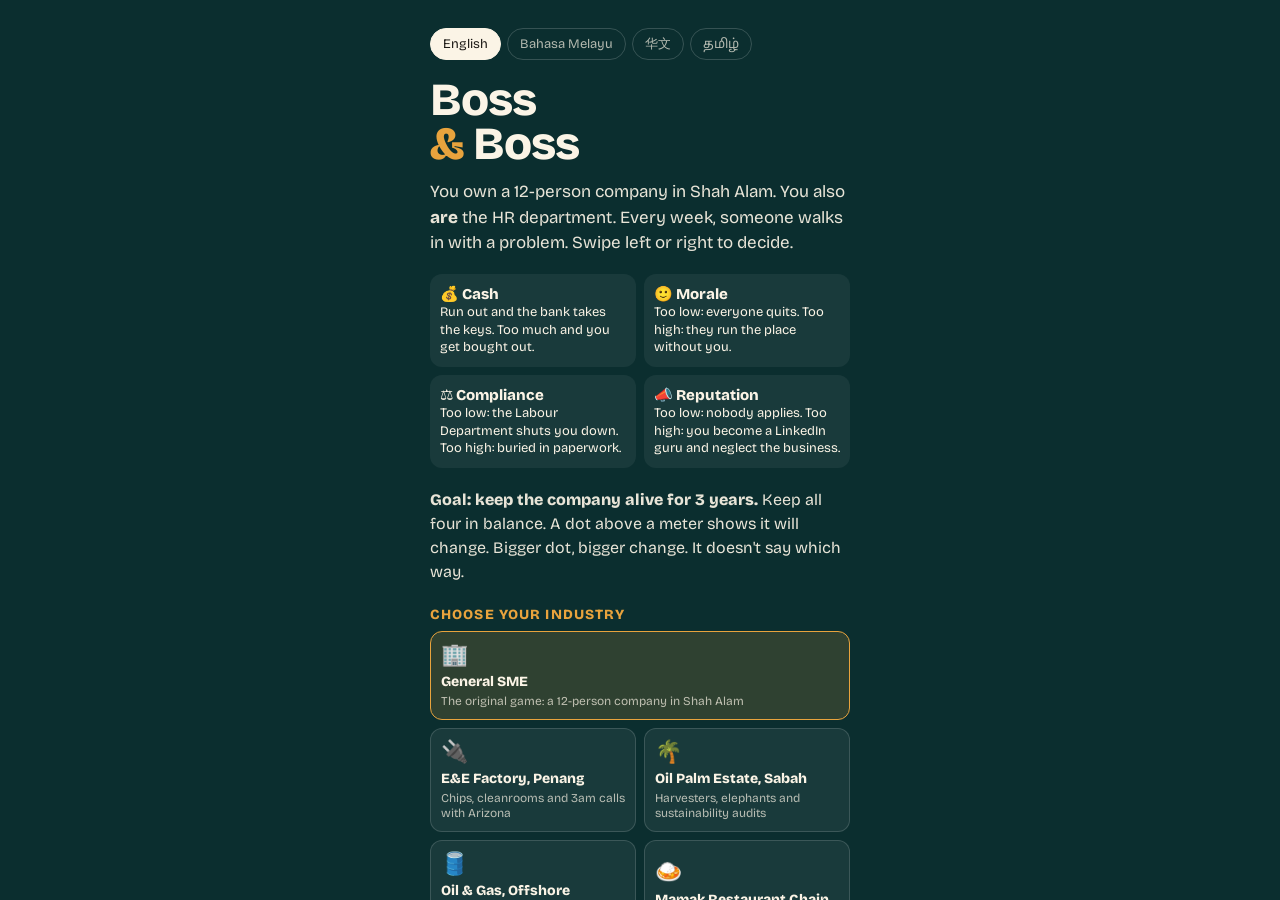
==== commit ae36b315: "Standalone: offline install on phone/PC/Mac, result codes instead of Claude database Co-Authored-By:" ====
--- a/index.html
+++ b/index.html
@@ -4,8 +4,13 @@
 <meta charset="utf-8">
 <meta name="viewport" content="width=device-width, initial-scale=1">
 <title>Boss &amp; Boss</title>
-<link rel="preconnect" href="https://fonts.googleapis.com">
-<link href="https://fonts.googleapis.com/css2?family=Bricolage+Grotesque:opsz,wght@12..96,400;12..96,600;12..96,800&family=Noto+Sans+Tamil:wght@400;600;800&display=swap" rel="stylesheet">
+<link rel="stylesheet" href="fonts/fonts.css">
+<link rel="manifest" href="manifest.webmanifest">
+<link rel="icon" href="icons/icon-192.png">
+<link rel="apple-touch-icon" href="icons/apple-touch-icon.png">
+<meta name="theme-color" content="#0f3d3e">
+<meta name="apple-mobile-web-app-capable" content="yes">
+<meta name="mobile-web-app-capable" content="yes">
 <style>
 :root{
   --bg:#0f3d3e; --bg2:#0b2e2f; --ink:#1d1a16; --paper:#fbf4e6; --paper2:#f1e6cf;
@@ -166,9 +171,9 @@
   <div class="packs" id="packs"></div>
   <div class="stack"><button class="btn primary" id="start">Open the office</button></div>
   <h3 data-i="ws">Workshop mode</h3>
-  <p style="font-size:14px" data-i="wsText">Running this in a training session? Give everyone the same code so they face the same situations, then compare decisions in the debrief. Share this page with participants as Contributors and their results appear on your live Trainer view.</p>
+  <p style="font-size:14px" data-i="wsText">Running this in a training session? Give everyone the same code so they face the same situations, then compare decisions in the debrief. At the end, players send you their result code and you paste the codes into the Trainer view.</p>
   <input id="code" maxlength="12" placeholder="Code (optional), e.g. HR2026" autocomplete="off">
-  <div class="stack" id="trainerWrap" style="display:none"><button class="btn" id="trainerBtn">📊 Trainer view</button></div>
+  <div class="stack" id="trainerWrap"><button class="btn" id="trainerBtn">📊 Trainer view</button></div>
   <details class="cast"><summary data-i="meet">Meet the cast</summary><div id="cast"></div></details>
   <h3><span id="efLbl">Endings found</span> <span class="found" id="foundN"></span></h3><div class="endings" id="endIntro"></div><p id="bestIntro" style="font-size:14px;margin-top:10px"></p>
   <p class="small" data-i="disc">Employment rules are simplified for gameplay, based on Malaysian law as of 2025. Not legal advice.</p>
@@ -176,9 +181,11 @@
 
 <div class="overlay" id="trainer"><div class="panel">
   <h2>Trainer view</h2>
-  <p style="font-size:14px">Enter your workshop code to see everyone's results live as they finish a company.</p>
-  <input id="tcode" maxlength="12" placeholder="Workshop code" autocomplete="off" style="width:100%;margin-top:10px;font:inherit;font-size:16px;padding:11px 12px;border-radius:12px;border:1.5px solid rgba(255,255,255,.25);background:rgba(255,255,255,.06);color:var(--paper);text-transform:uppercase">
-  <div class="stack"><button class="btn primary" id="tGo">Show results</button><button class="btn" id="tBack">Back</button></div>
+  <p style="font-size:14px">Players finish a game and send you their result code (copy or WhatsApp). Paste the codes or whole WhatsApp messages below. Results are kept on this device only.</p>
+  <textarea id="tPaste" placeholder="Paste result codes here (BB1-...)" style="height:120px"></textarea>
+  <input id="tcode" maxlength="12" placeholder="Only show workshop code (optional)" autocomplete="off" style="width:100%;margin-top:10px;font:inherit;font-size:16px;padding:11px 12px;border-radius:12px;border:1.5px solid rgba(255,255,255,.25);background:rgba(255,255,255,.06);color:var(--paper);text-transform:uppercase">
+  <div class="stack"><button class="btn primary" id="tGo">Add pasted results</button><button class="btn" id="tCsv">Download CSV</button><button class="btn" id="tClear">Clear all results</button><button class="btn" id="tBack">Back</button></div>
+  <p class="sync" id="tCount"></p>
   <div id="tOut"></div>
 </div></div>
 <div class="overlay" id="end"><div class="panel" id="endPanel"></div></div>
@@ -572,13 +579,20 @@
    <h3>${U('endingsFound')}</h3><div class="endings" id="endEnd"></div>
    <div class="stack"><button class="btn primary" id="again">${U('again')}</button>
    <button class="btn" id="copy">${U('copy')}</button></div>
-   <p class="sync" id="syncNote"></p>
+   <h3>${U('sendTitle')}</h3>
+   <input id="pName" maxlength="40" placeholder="${U('yourName')}" autocomplete="off" style="width:100%;font:inherit;font-size:16px;padding:11px 12px;border-radius:12px;border:1.5px solid rgba(255,255,255,.25);background:rgba(255,255,255,.06);color:var(--paper)">
+   <div class="stack"><button class="btn" id="pCopy">${U('copyCode')}</button><a class="btn" id="pWa" target="_blank" rel="noopener" style="text-align:center;text-decoration:none">${U('whatsapp')}</a></div>
    <textarea id="logtxt" readonly style="display:none"></textarea>
    <p class="small">${U('disc')}</p>`;
   renderEndings($('endEnd'));
   const choices={};decisions.forEach(x=>{if(findCard(x.card.id))choices[x.card.id]=x.side});
-  sendRun({code,pack:PACK,ending:k,weeks,people:pplPct,law:compPct,biases:[...new Set(bias.map(b=>b.bias))],
-    risky:[...new Set(risky.map(r=>r.card.id))],choices,at:Date.now()});
+  const result={c:code,p:PACK,e:k,w:weeks,pp:pplPct,lw:compPct,b:[...new Set(bias.map(b=>b.bias))],r:[...new Set(risky.map(r=>r.card.id))],ch:choices,t:Date.now()};
+  const msg=()=>{result.n=($('pName').value||'').trim();return 'Boss & Boss result '+encodeResult(result)};
+  const upd=()=>{$('pWa').href='https://wa.me/?text='+encodeURIComponent(msg())};
+  $('pName').value=store.get('pname','');upd();
+  $('pName').oninput=()=>{store.set('pname',$('pName').value);upd()};
+  $('pCopy').onclick=()=>{const t=msg(),ta=$('logtxt');ta.value=t;ta.style.display='block';
+    try{navigator.clipboard.writeText(t).then(()=>toast(U('copied')),()=>{ta.select();toast(U('selectCopy'))})}catch(e){ta.select();toast(U('selectCopy'))}};
   $('again').onclick=()=>{$('end').classList.remove('on');newGame()};
   $('copy').onclick=()=>{
     const txt=['Boss & Boss: decision log',...(code?['Workshop code: '+code]:[]),'Biases flagged: '+(bias.map(b=>b.bias).join(', ')||'none'),'Ending: '+E.t+' after '+weeks+' weeks','People-first: '+pplPct+'%  |  Followed the law: '+compPct+'%','',
@@ -623,39 +637,30 @@
 let resumeOnStart=false;
 function refreshIntro(){renderEndings($('endIntro'));const got=store.get('endings',[]);$('foundN').textContent=got.length+' / '+Object.keys(ENDINGS).length;
   const b=store.get('best',0);$('bestIntro').textContent=b?`${U('longest')}${Math.floor(b/52)?Math.floor(b/52)+' '+U('yr')+' ':''}${b%52} ${U('wk')}`:'';$('efLbl').textContent=U('endingsFound')}
-// ---------- live workshop results (shared, when the viewer can reach it) ----------
-let DB=null,USER=null,UID=null;
-(async()=>{try{if(!window.claude||!claude.use)return;
-  DB=await claude.use('db');USER=await claude.use('user');
-  UID=USER?await USER.id():null;
-  const admin=USER?(await USER.canEdit()):false;
-  if(DB&&admin)$('trainerWrap').style.display='';
- }catch(e){}})();
-async function sendRun(r){
-  const el=$('syncNote');if(!el)return;
-  if(!r.code){el.textContent='';return}
-  if(!DB||!UID){el.textContent=U('syncStay');return}
-  el.textContent=U('syncSend');
-  try{await DB.doc('runs/'+UID).set(r);el.textContent=U('syncOk')}
-  catch(e){el.textContent=U('syncNo')}
-}
-let tUnsub=null,tTimer=null;
-function openTrainer(){$('trainer').classList.add('on');$('tOut').innerHTML=''}
-$('trainerBtn').onclick=openTrainer;
-$('tBack').onclick=()=>{$('trainer').classList.remove('on');if(tUnsub){tUnsub();tUnsub=null}};
-$('tGo').onclick=()=>{
-  const c=($('tcode').value||'').trim().toUpperCase();if(!c||!DB)return;
-  if(tUnsub)tUnsub();clearTimeout(tTimer);
-  $('tOut').innerHTML='<p class="sync">Waiting for results…</p>';
-  tTimer=setTimeout(()=>{$('tOut').insertAdjacentHTML('afterbegin','<p class="sync">Can\'t reach the results yet. They may be out of date.</p>')},10000);
-  tUnsub=DB.collection('runs').where('code','==',c).onSnapshot(snap=>{
-    if(!snap.metadata.fromCache)clearTimeout(tTimer);renderTrainer(c,snap.docs.map(d=>({id:d.id,...d.data()})))},
-    e=>{clearTimeout(tTimer);$('tOut').innerHTML='<p class="sync">Couldn\'t load results.</p>'});
-};
+// ---------- workshop results: no server. Players send a code, the trainer pastes it. ----------
+// A result code is the result as JSON, base64url-encoded, with a "BB1-" prefix. Anyone can decode it to audit what is shared.
+function encodeResult(r){return 'BB1-'+btoa(unescape(encodeURIComponent(JSON.stringify(r)))).replace(/\+/g,'-').replace(/\//g,'_').replace(/=+$/,'')}
+function decodeResult(c){try{let b=c.slice(4).replace(/-/g,'+').replace(/_/g,'/');while(b.length%4)b+='=';return JSON.parse(decodeURIComponent(escape(atob(b))))}catch(e){return null}}
+function savedResults(){return store.get('results',{})}
+function trainerRows(){const f=($('tcode').value||'').trim().toUpperCase(),all=savedResults();
+  return Object.entries(all).map(([id,r])=>({id,code:r.c,pack:r.p,ending:r.e,weeks:r.w,people:r.pp,law:r.lw,biases:r.b||[],risky:r.r||[],choices:r.ch||{},name:r.n||''}))
+    .filter(r=>!f||r.code===f)}
+function showTrainer(){const rows=trainerRows();$('tCount').textContent=Object.keys(savedResults()).length+' result(s) saved on this device.';renderTrainer(($('tcode').value||'').trim().toUpperCase()||'all',rows)}
+$('trainerBtn').onclick=()=>{$('trainer').classList.add('on');showTrainer()};
+$('tBack').onclick=()=>$('trainer').classList.remove('on');
+$('tcode').oninput=showTrainer;
+$('tGo').onclick=()=>{const all=savedResults();let added=0;
+  ($('tPaste').value.match(/BB1-[A-Za-z0-9_-]+/g)||[]).forEach(c=>{const r=decodeResult(c);if(r&&!all[c]){all[c]=r;added++}});
+  store.set('results',all);$('tPaste').value='';toast(added+' new result(s) added');showTrainer()};
+$('tClear').onclick=()=>{if($('tClear').dataset.sure){store.set('results',{});delete $('tClear').dataset.sure;$('tClear').textContent='Clear all results';showTrainer()}
+  else{$('tClear').dataset.sure=1;$('tClear').textContent='Tap again to delete all saved results'}};
+$('tCsv').onclick=()=>{const rows=trainerRows(),q=v=>'"'+String(v).replace(/"/g,'""')+'"';
+  const csv=[['name','workshop_code','industry','ending','weeks','people_first_pct','followed_law_pct','biases','risky_shortcuts'].join(','),
+    ...rows.map(r=>[r.name,r.code,r.pack,ENDINGS[r.ending]?ENDINGS[r.ending].t:r.ending,r.weeks,r.people,r.law,r.biases.join(' '),r.risky.join(' ')].map(q).join(','))].join('\n');
+  const a=document.createElement('a');a.href=URL.createObjectURL(new Blob([csv],{type:'text/csv'}));a.download='boss-and-boss-results.csv';document.body.appendChild(a);a.click();a.remove()};
 async function renderTrainer(c,rows){
   const out=$('tOut');
-  if(!rows.length){out.innerHTML=`<p class="sync">No results yet for <b>${c}</b>. Ask players to enter this code before they start.</p>`;return}
-  let names={};try{if(USER&&USER.profiles)names=await USER.profiles(rows.map(r=>r.id))||{}}catch(e){}
+  if(!rows.length){out.innerHTML=`<p class="sync">No results yet. Paste players' result codes above.</p>`;return}
   const avg=k=>Math.round(rows.reduce((a,r)=>a+(r[k]||0),0)/rows.length);
   const ends={};rows.forEach(r=>ends[r.ending]=(ends[r.ending]||0)+1);
   const bias={};rows.forEach(r=>(r.biases||[]).forEach(b=>bias[b]=(bias[b]||0)+1));
@@ -677,10 +682,10 @@
      <div class="sb"><i class="sl" style="width:${lp}%">${lp?lp+'%':''}</i><i class="sr" style="width:${100-lp}%">${100-lp?100-lp+'%':''}</i></div>
      <div class="lbls"><span>← ${esc(x.card.L.l)}</span><span style="text-align:right">${esc(x.card.R.l)} →</span></div></div>`}).join('')}`:''}
    <h3>Players</h3>
-   ${rows.sort((a,b)=>b.weeks-a.weeks).map(r=>`<div class="trow"><span>${esc((names[r.id]&&names[r.id].name)||'Player')}<small>${ENDINGS[r.ending]?ENDINGS[r.ending].t:''} · people ${r.people}% · law ${r.law}%</small></span><b>${r.weeks} wk</b></div>`).join('')}`;
+   ${rows.sort((a,b)=>b.weeks-a.weeks).map(r=>`<div class="trow"><span>${esc(r.name||'Player')}<small>${ENDINGS[r.ending]?ENDINGS[r.ending].t:''} · people ${r.people}% · law ${r.law}%</small></span><b>${r.weeks} wk</b></div>`).join('')}`;
 }
 // ---------- languages (base English here; other editions live in lang/*.js) ----------
-const UI_EN={baseName:'General SME',baseTag:'The original game: a 12-person company in Shah Alam',industry:'Industry',year:'Year',week:'Week',yr:'yr',wk:'wk',hint:'Swipe the card, tap a button, or use ← →',
+const UI_EN={sendTitle:'Send your result to the trainer',yourName:'Your name (optional)',copyCode:'Copy result code',whatsapp:'Send by WhatsApp',baseName:'General SME',baseTag:'The original game: a 12-person company in Shah Alam',industry:'Industry',year:'Year',week:'Week',yr:'yr',wk:'wk',hint:'Swipe the card, tap a button, or use ← →',
   warn:{cash:['Cash is running dangerously low','Cash is piling up. Investors are circling'],morale:['Morale is collapsing','The team is getting a little too comfortable'],
    comp:['Compliance is slipping badly','You\'re drowning in paperwork'],rep:['Your reputation is in trouble','You\'re becoming more famous than your business']},
   quarter:(n,q)=>`Quarter ${n} results: ${q>=0?'+':''}${q} cash (${q>=0?'a motivated team sells more':'low morale hurt sales'})`,
@@ -698,7 +703,7 @@
    cash:'<b>💰 Cash</b>Run out and the bank takes the keys. Too much and you get bought out.',morale:'<b>🙂 Morale</b>Too low: everyone quits. Too high: they run the place without you.',
    comp:'<b>⚖️ Compliance</b>Too low: the Labour Department shuts you down. Too high: buried in paperwork.',rep:'<b>📣 Reputation</b>Too low: nobody applies. Too high: you become a LinkedIn guru and neglect the business.',
    goal:'<b>Goal: keep the company alive for 3 years.</b> Keep all four in balance. A dot above a meter shows it will change. Bigger dot, bigger change. It doesn\'t say which way.',
-   ws:'Workshop mode',wsText:'Running this in a training session? Give everyone the same code so they face the same situations, then compare decisions in the debrief. Share this page with participants as Contributors and their results appear on your live Trainer view.',
+   ws:'Workshop mode',wsText:'Running this in a training session? Give everyone the same code so they face the same situations, then compare decisions in the debrief. At the end, players send you their result code and you paste the codes into the Trainer view.',
    codePh:'Code (optional), e.g. HR2026',pickInd:'Choose your industry',meet:'Meet the cast',disc:'Employment rules are simplified for gameplay, based on Malaysian law as of 2025. Not legal advice.'}};
 const LANG_ORDER=['en','ms','zh','ta'];
 let LANG=store.get('lang','en');if(LANG!=='en'&&!LANGS[LANG])LANG='en';
@@ -738,6 +743,8 @@
   box.querySelectorAll('button').forEach(b=>b.onclick=()=>applyLang(b.dataset.l))})}
 
 renderLangButtons();
+// ---------- offline support (only when served over http/https) ----------
+if('serviceWorker' in navigator&&location.protocol.startsWith('http'))navigator.serviceWorker.register('sw.js').catch(()=>{});
 // ---------- boot ----------
 refreshIntro();
 $('start').onclick=()=>{$('intro').classList.remove('on');if(resumeOnStart){resumeOnStart=false;$('start').textContent=U('start');return}snd('start');newGame()};
--- a/fonts/fonts.css
+++ b/fonts/fonts.css
@@ -0,0 +1,6 @@
+@font-face{font-family:'Bricolage Grotesque';font-style:normal;font-weight:400;font-display:swap;src:url(bricolage-grotesque-latin-400-normal.woff2) format('woff2')}
+@font-face{font-family:'Noto Sans Tamil';font-style:normal;font-weight:400;font-display:swap;src:url(noto-sans-tamil-tamil-400-normal.woff2) format('woff2');unicode-range:U+0B80-0BFF,U+200C-200D,U+25CC}
+@font-face{font-family:'Bricolage Grotesque';font-style:normal;font-weight:600;font-display:swap;src:url(bricolage-grotesque-latin-600-normal.woff2) format('woff2')}
+@font-face{font-family:'Noto Sans Tamil';font-style:normal;font-weight:600;font-display:swap;src:url(noto-sans-tamil-tamil-600-normal.woff2) format('woff2');unicode-range:U+0B80-0BFF,U+200C-200D,U+25CC}
+@font-face{font-family:'Bricolage Grotesque';font-style:normal;font-weight:800;font-display:swap;src:url(bricolage-grotesque-latin-800-normal.woff2) format('woff2')}
+@font-face{font-family:'Noto Sans Tamil';font-style:normal;font-weight:800;font-display:swap;src:url(noto-sans-tamil-tamil-800-normal.woff2) format('woff2');unicode-range:U+0B80-0BFF,U+200C-200D,U+25CC}
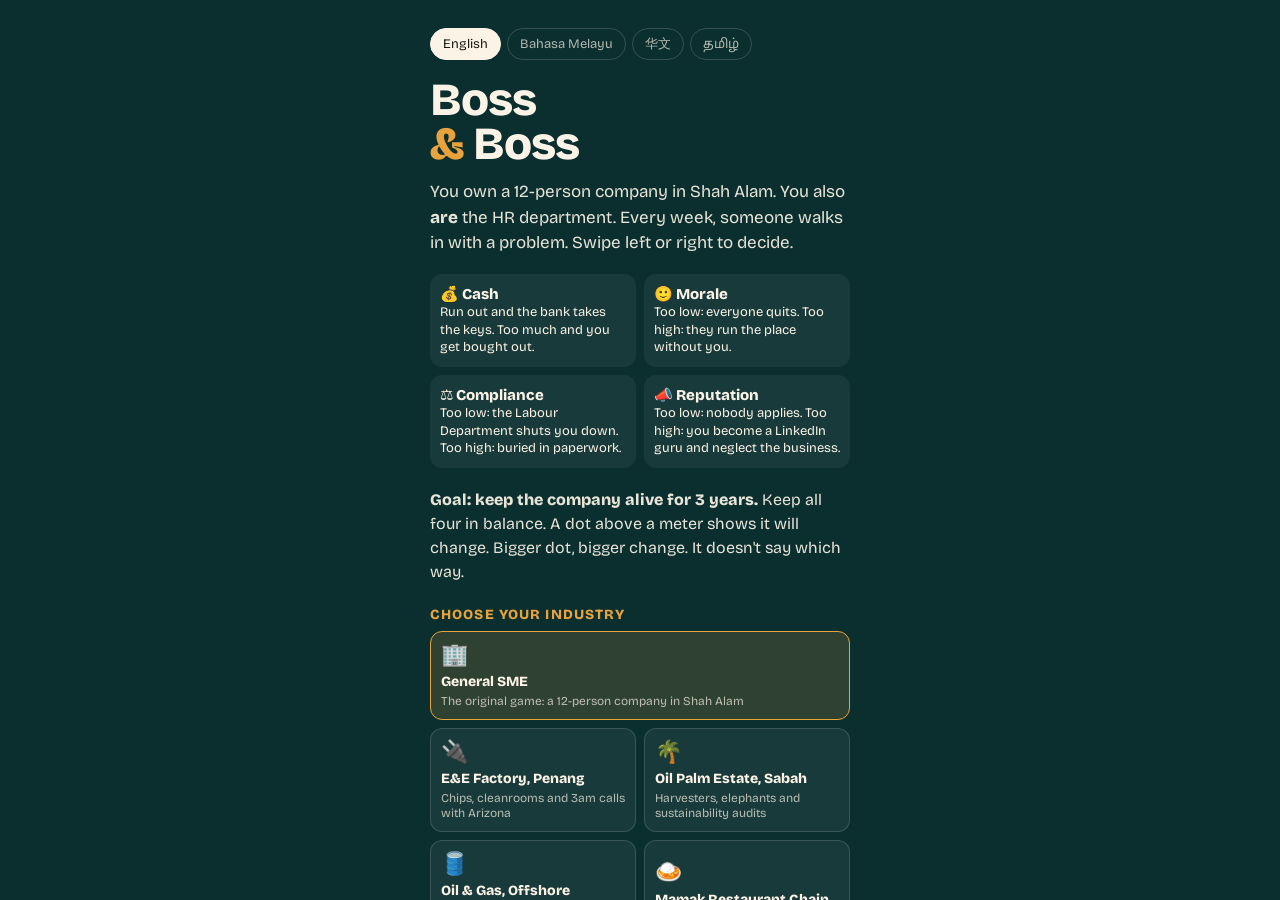
==== commit 285d4ffe: "Character art by file name: art/<id>.svg or .png, emoji fallback; 3 sample portraits in two styles C" ====
--- a/index.html
+++ b/index.html
@@ -46,6 +46,8 @@
 .card.back{transform:scale(.94) translateY(14px);background:var(--paper2);box-shadow:0 8px 20px rgba(0,0,0,.25);cursor:default}
 .ctext{padding:22px 22px 12px;font-size:18px;line-height:1.38;font-weight:600;min-height:7.2em}
 .portrait{flex:1;display:flex;flex-direction:column;align-items:center;justify-content:center;gap:10px;position:relative;min-height:0;padding:0 22px}
+.art{width:min(180px,46vw);aspect-ratio:200/232;border-radius:16px;object-fit:cover;display:block}
+.art.small,.avatar.small{width:40px;height:40px;aspect-ratio:auto;border-radius:50%;object-position:50% 25%;font-size:22px}
 .bio{font-size:13px;font-style:italic;color:var(--muted);text-align:center;line-height:1.35;max-width:260px}
 .avatar{width:min(130px,34vw);aspect-ratio:1;border-radius:50%;display:flex;align-items:center;justify-content:center;font-size:min(76px,19vw);
   box-shadow:inset 0 -8px 0 rgba(0,0,0,.08)}
@@ -469,6 +471,16 @@
   const pool=CARDS.filter(c=>ok(c)&&!c.cond);
   return pool[Math.floor(rng()*pool.length)];
 }
+// ---------- character art ----------
+// Art is found by file name: art/<character id>.svg, or art/<character id>.png.
+// No file? The character's emoji is shown instead. See art/README.md for every id.
+const ART={}; // id -> 'svg' | 'png' | 'none', learned as files load or fail
+function portraitHTML(id,size){const p=P[id],cls=size||'';
+  if(ART[id]==='none')return `<div class="avatar ${cls}" style="background:${p.c}">${p.e}</div>`;
+  return `<img class="art ${cls}" src="art/${id}.${ART[id]||'svg'}" alt="${p.n}" data-id="${id}" onload="ART[this.dataset.id]=this.src.split('.').pop()" onerror="artMiss(this)">`}
+function artMiss(img){const id=img.dataset.id;
+  if(img.src.endsWith('.svg')&&!ART[id]){ART[id]='png';img.src='art/'+id+'.png';return}
+  ART[id]='none';img.outerHTML=portraitHTML(id,img.classList.contains('small')?'small':'')}
 // ---------- rendering ----------
 function renderMeters(prev){
   $('meters').innerHTML=METERS.map(m=>`<div class="meter"><div class="dot"><i id="d_${m.k}"></i></div>
@@ -482,7 +494,7 @@
 }
 function timeLabel(){const y=Math.floor(S.week/52)+1,w=S.week%52+1;const tf=U('time');if(typeof tf==='function')return tf(y,w);return `${U('year')} <b>${y}</b> · ${U('week')} <b>${w}</b>`}
 function cardHTML(c){const p=P[c.p];return `<div class="choice l">${c.L.l}</div><div class="choice r">${c.R.l}</div>
-  <div class="ctext">${c.t}</div><div class="portrait"><div class="avatar" style="background:${p.c}">${p.e}</div>${p.bio?`<div class="bio">${p.bio}</div>`:''}</div>
+  <div class="ctext">${c.t}</div><div class="portrait">${portraitHTML(c.p)}${p.bio?`<div class="bio">${p.bio}</div>`:''}</div>
   <div class="who"><b>${p.n}</b><small>${p.r}</small></div>`}
 function nextCard(first){
   cur=pickCard(first);
@@ -612,7 +624,7 @@
 }
 function renderCast(){
   const pk=curPack(),keys=['aina','faizal','mei','raj','siti','jess','ros','uncle','jtk','client','nephew'].concat(pk?Object.keys(pk.people||{}):[]);
-  $('cast').innerHTML=keys.map(k=>{const p=P[k];return `<div class="cm"><span class="av" style="background:${p.c}">${p.e}</span><span><b>${p.n}</b><small>${p.r}</small><i>${p.bio||''}</i></span></div>`}).join('');
+  $('cast').innerHTML=keys.map(k=>{const p=P[k];return `<div class="cm">${portraitHTML(k,"small")}<span><b>${p.n}</b><small>${p.r}</small><i>${p.bio||''}</i></span></div>`}).join('');
 }
 // ---------- sound ----------
 let AC=null,muted=store.get('muted',false);
